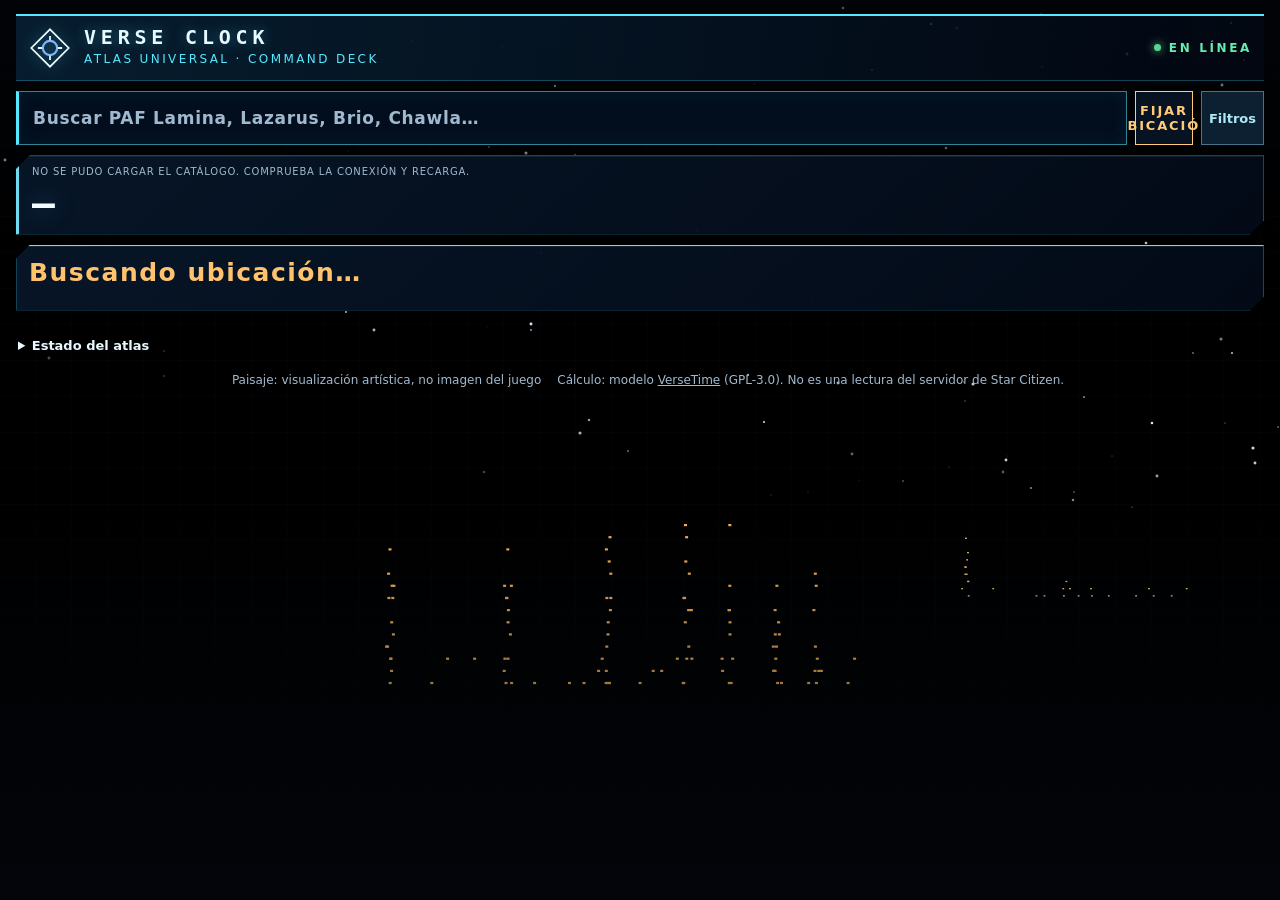
==== lab-preview/index.html @ 7d7a0e91 "Restore LAB 24-hour solar timeline with a live local-time marker" ====
<!doctype html>
<html lang="es" data-phase="night"><head><meta charset="utf-8">
<meta name="viewport" content="width=device-width,initial-scale=1,viewport-fit=cover">
<meta name="theme-color" content="#05080f"><link rel="manifest" href="./manifest.webmanifest"><link rel="icon" href="./icon.svg" type="image/svg+xml">
<link rel="apple-touch-icon" href="./icon.svg"><meta name="apple-mobile-web-app-capable" content="yes"><meta name="apple-mobile-web-app-status-bar-style" content="black-translucent"><meta name="apple-mobile-web-app-title" content="Verse Clock">
<link rel="preload" href="./fonts/orbitron-700.woff2" as="font" type="font/woff2" crossorigin>
<title>Verse Clock</title>
<style>
@font-face{font-family:Orbitron;font-weight:700;font-display:swap;src:url(./fonts/orbitron-700.woff2) format("woff2")}
@font-face{font-family:Rajdhani;font-weight:500;font-display:swap;src:url(./fonts/rajdhani-500.woff2) format("woff2")}
@font-face{font-family:Rajdhani;font-weight:600;font-display:swap;src:url(./fonts/rajdhani-600.woff2) format("woff2")}
@font-face{font-family:Rajdhani;font-weight:700;font-display:swap;src:url(./fonts/rajdhani-700.woff2) format("woff2")}
:root{--ink:#e6edf6;--mute:#8fa3bd;--line:rgba(160,190,225,.22);--glass:rgba(6,10,20,.55);--acc:#ff8a3c;--acc2:#ffc070;
 --night:#1b2a4a;--dawn:#ff9aa0;--day:#ffc95a;--dusk:#ff6a2a;
 --hud:"Rajdhani","Bahnschrift","DIN Alternate","Arial Narrow",system-ui,sans-serif;--num:"Orbitron","Rajdhani",ui-monospace,monospace;color-scheme:dark}
[data-phase=night],[data-phase=polar]{--acc:#7fb4ff;--acc2:#b8d4ff}
[data-phase=sunrise]{--acc:#ff8aa0;--acc2:#ffc0b0}
[data-phase=day]{--acc:#ffb347;--acc2:#ffe0a0}
*{box-sizing:border-box}
html,body{margin:0;min-height:100%;background:#05080f;color:var(--ink);font:500 16px/1.4 var(--hud)}
#scene{position:fixed;inset:0 0 auto;width:100%;height:74vh;z-index:0}
@media (min-width:960px){#scene{height:100%}}
#photo{position:fixed;inset:0;z-index:0;overflow:hidden;opacity:0;transition:opacity .8s}
#photo.ready{opacity:1}
#photo picture{position:absolute;inset:0;opacity:0;transition:opacity 1.2s linear}
#photo img{width:100%;height:100%;object-fit:cover;object-position:50% 60%;animation:none}
@keyframes drift{from{transform:scale(1.02) translateX(0)}to{transform:scale(1.08) translateX(-1.2%)}}
.shade{position:fixed;inset:0;z-index:1;pointer-events:none;background:linear-gradient(180deg,rgba(3,6,12,.55),rgba(3,6,12,0) 30%,rgba(3,6,12,0) 55%,rgba(3,6,12,.8))}
main{position:relative;z-index:2;max-width:1280px;margin:0 auto;padding:max(14px,env(safe-area-inset-top)) max(16px,env(safe-area-inset-right)) max(18px,env(safe-area-inset-bottom)) max(16px,env(safe-area-inset-left));display:grid;gap:14px;
 grid-template-columns:minmax(0,1fr);grid-template-areas:"top" "search" "dossier" "hero" "solar" "destination" "tl" "info" "view" "cards" "explore" "foot"}
.view{grid-area:view;height:28vh}
.cap{text-transform:uppercase;letter-spacing:.22em;font-size:12px;color:var(--mute)}
header{grid-area:top;display:flex;align-items:center;justify-content:space-between;gap:12px}
.brand{display:flex;align-items:center;gap:12px}
.brand svg{width:40px;height:40px;flex:none}
.brand b{display:block;font:700 clamp(15px,4.4vw,20px)/1 var(--num);letter-spacing:.24em;white-space:nowrap}
.net{display:flex;align-items:center;gap:8px}.net::before{content:"";width:7px;height:7px;border-radius:50%;background:#58d68d;box-shadow:0 0 8px #58d68d}
.panel{background:var(--glass);border:1px solid var(--line);backdrop-filter:blur(10px);-webkit-backdrop-filter:blur(10px);clip-path:polygon(14px 0,100% 0,100% calc(100% - 14px),calc(100% - 14px) 100%,0 100%,0 14px)}
.hero{grid-area:hero;text-align:center;padding:18px 12px 16px;position:relative;container-type:inline-size}
.hero::before,.hero::after{content:"";position:absolute;left:50%;width:46px;height:2px;background:var(--acc);transform:translateX(-50%)}
.hero::before{top:0}.hero::after{bottom:0}
#place{font:700 clamp(18px,4.6vw,26px)/1.1 var(--hud);letter-spacing:.34em;text-transform:uppercase;color:var(--acc);margin:0 0 6px}
#clock{display:block;width:100%;font-variant-numeric:tabular-nums;font-feature-settings:'tnum' 1;font:700 clamp(40px,13.5cqi,124px)/1 var(--num);white-space:nowrap;letter-spacing:.02em;font-variant-numeric:tabular-nums;text-shadow:0 0 28px rgba(0,0,0,.6)}
.sub{min-height:2.5em;margin-top:10px;display:flex;justify-content:center;flex-wrap:wrap;gap:6px 18px}
.solar{grid-area:solar;padding:16px 18px;display:grid;gap:14px;min-height:210px;align-content:start}
.ph{min-height:20px;display:flex;justify-content:space-between;align-items:baseline}
#phase{font:700 24px/1 var(--hud);letter-spacing:.12em;text-transform:uppercase}
.meter{height:5px;background:rgba(255,255,255,.12);margin-top:8px}#bar{height:100%;background:linear-gradient(90deg,var(--acc),var(--acc2));transition:width 1s linear}
.ev{display:grid;grid-template-columns:minmax(0,1fr) minmax(0,1fr);gap:12px;min-height:90px}.ev>div{min-width:0}
.ev div{border-left:2px solid var(--line);padding-left:12px}
.ev strong{display:block;min-height:1.5em;font-feature-settings:'tnum' 1;font:700 19px/1.2 var(--num);font-variant-numeric:tabular-nums;white-space:nowrap}
.ev .cap{color:var(--acc2)}
.solar.polar strong{font-size:16px}
.tlw{grid-area:tl;padding:16px 18px 12px}
.tl{position:relative;height:6px;border-radius:3px;margin:22px 0 10px}
.mk{position:absolute;top:-5px;width:2px;height:16px;background:var(--ink);transform:translateX(-1px);opacity:.7}
#tlNow{position:absolute;top:-17px;transform:translateX(-50%);color:var(--acc);font-size:14px;line-height:1}
#tlNow::after{content:"";display:block;width:2px;height:24px;background:var(--acc);margin:2px auto 0;box-shadow:0 0 10px var(--acc)}
.tll{display:flex;justify-content:space-between}
.info{grid-area:info;padding:14px 18px;display:grid;grid-template-columns:repeat(2,1fr);gap:10px 16px}
.info dd{margin:2px 0 0;font:700 17px/1.2 var(--hud)}.info dt{margin:0}
.info .env{grid-column:1/-1}.info .env small{font:500 13px var(--hud);color:var(--mute)}.info .src small{font-size:11px}
#envMini:empty{display:none}#envMini{color:var(--acc2)}
.mini{font:700 11px var(--hud);letter-spacing:.12em;text-transform:uppercase;color:var(--ink);background:transparent;border:1px solid var(--line);padding:3px 8px;margin-left:6px;cursor:pointer;vertical-align:middle}
.mini:focus-visible{outline:2px solid var(--acc2);outline-offset:2px}
#lootStatus[data-level=confirmed]{color:#67e5a2}#lootStatus[data-level=reported]{color:#ffd27a}#lootStatus[data-level=unknown]{color:var(--mute)}
#lootNote{font:500 13px var(--hud);color:var(--mute)}
#securityThreat[data-risk=high]{color:#ff827a}#securityThreat[data-risk=conditional]{color:#ffd27a}#securityThreat[data-risk=unknown]{color:var(--mute)}
#pvpRisk{color:#ffb079}#pveRisk{color:var(--mute)}#securityNote,#securityEvidence{font:500 13px var(--hud);color:var(--mute)}#securityEvidence a{color:var(--acc2)}
#grav[data-g=low]{color:#7fe0ff}#grav[data-g=mid]{color:#ffd27a}
.chip{display:inline-block;margin:4px 6px 0 0;padding:3px 8px;border:1px solid var(--line);font:600 13px var(--hud);letter-spacing:.04em;background:rgba(255,255,255,.04)}
.chip[data-k=radiation],.chip[data-k=toxic]{border-color:#ff7a5a;color:#ffb39f}
#cards[hidden]{display:none}#cards{grid-area:cards;display:grid;grid-auto-flow:column;grid-auto-columns:min(78%,260px);scroll-snap-type:x mandatory;gap:12px;overflow-x:auto;scrollbar-width:none;padding-bottom:2px}
.card{all:unset;scroll-snap-align:start;cursor:pointer;display:grid;grid-template-columns:1fr auto;gap:4px 10px;padding:14px 16px;background:var(--glass);border:1px solid var(--line);backdrop-filter:blur(10px);-webkit-backdrop-filter:blur(10px)}
.card.on{border-color:var(--acc);box-shadow:inset 0 0 0 1px var(--acc)}
.card:focus-visible{outline:2px solid var(--acc2);outline-offset:2px}
.cn{font:700 15px/1.2 var(--hud);letter-spacing:.14em;text-transform:uppercase;overflow:hidden;text-overflow:ellipsis;white-space:nowrap}
.ct{font:700 17px/1.2 var(--num);font-variant-numeric:tabular-nums;text-align:right}
.cb,.cp{font-size:12px;letter-spacing:.16em;text-transform:uppercase;color:var(--mute)}.cp{text-align:right}
.card[data-phase=day] .cp,.card[data-phase=sunset] .cp{color:#ffc070}.card[data-phase=night] .cp{color:#9cc2ff}.card[data-phase=sunrise] .cp{color:#ffaab8}
.search{grid-area:search;display:flex;gap:10px;position:relative;z-index:8}
.suggest{position:absolute;left:0;right:65px;bottom:calc(100% + 5px);max-height:min(45vh,360px);overflow-y:auto;background:rgba(5,13,23,.97);border:1px solid var(--acc);box-shadow:0 16px 40px rgba(0,0,0,.7);backdrop-filter:blur(18px)}
.suggest[hidden]{display:none}
.suggest button{display:flex;align-items:center;justify-content:space-between;gap:12px;width:100%;padding:11px 13px;text-align:left;background:transparent;border:0;border-bottom:1px solid var(--line);color:var(--ink);font:600 16px var(--hud);cursor:pointer}
.suggest button:last-child{border-bottom:0}.suggest button:hover,.suggest button[aria-selected=true]{background:rgba(255,163,71,.18)}
.suggest small{color:var(--mute);font:500 12px var(--hud);text-align:right}.suggest .empty{padding:12px;color:var(--mute)}
@media(max-width:559px){.suggest{right:52px}}
#q{flex:1;min-width:0;font:600 17px var(--hud);letter-spacing:.04em;color:var(--ink);background:var(--glass);border:1px solid var(--line);padding:13px 14px;border-radius:0;backdrop-filter:blur(10px);-webkit-backdrop-filter:blur(10px)}
#q::placeholder{color:var(--mute)}
#fav{font:700 13px var(--hud);letter-spacing:.14em;text-transform:uppercase;color:var(--ink);background:transparent;border:1px solid var(--acc);padding:0 14px;cursor:pointer}
#fav[aria-pressed=true]{background:var(--acc);color:#0a0a0a}
#fav .ico{font-size:18px;letter-spacing:0}#fav .txt{display:none}
@media (min-width:560px){#fav .txt{display:inline;margin-left:6px}}
#q:focus-visible,#fav:focus-visible{outline:2px solid var(--acc2);outline-offset:2px}
footer{grid-area:foot;display:flex;justify-content:space-between;flex-wrap:wrap;gap:6px 16px;font-size:12px;color:var(--mute);padding:4px 2px}
footer a{color:var(--mute)}
@media (min-width:960px){
 main{min-height:100vh;grid-template-columns:280px minmax(0,1fr) 340px;grid-template-rows:none;align-content:start;align-items:start;
  grid-template-areas:"top top top" "search search search" "dossier dossier dossier" "hero hero solar" "destination destination destination" "tl tl tl" "info info info" "view view view" "cards cards cards" "explore explore explore" "foot foot foot" }
 .view{height:auto;min-height:120px}
 .hero{align-self:start;padding:26px 20px 22px}
 .info{grid-template-columns:1fr;align-self:start}
 .solar{align-self:start}
 #cards{grid-auto-flow:row;grid-template-columns:repeat(3,1fr);overflow:visible}
 footer{align-self:center;justify-content:flex-end}
}
.dg{display:inline-block;width:.86em;text-align:center}.cl{display:inline-block;width:.34em;text-align:center}
@media (prefers-reduced-motion:reduce){#bar,#photo picture{transition:none}#photo img{animation:none}}
.intel-explorer{padding:16px 18px;display:grid;gap:10px}.intel-explorer h2{font:700 19px var(--hud);letter-spacing:.12em;margin:0}.intel-head{display:flex;align-items:center;justify-content:space-between;gap:12px}.intel-query{width:100%;padding:10px 12px;background:rgba(6,10,20,.75);border:1px solid var(--line);color:var(--ink);font:600 16px var(--hud)}.intel-results{display:grid;grid-template-columns:repeat(auto-fit,minmax(min(100%,260px),1fr));gap:10px}.intel-card{border:1px solid var(--line);padding:12px;background:rgba(7,14,27,.7);min-width:0}.intel-card h3{font:700 16px var(--hud);margin:0 0 6px}.intel-card p{margin:4px 0;font-size:14px}.intel-card small{color:var(--mute)}.intel-card a{color:var(--acc2)}.intel-grade{color:#ffd27a}.intel-grade[data-level=confirmed]{color:#67e5a2}.intel-empty{color:var(--mute);font-size:14px}
.poi-atlas{padding:16px 18px;display:grid;gap:10px}.poi-atlas h2{font:700 19px var(--hud);letter-spacing:.1em;margin:0}.poi-controls{display:flex;gap:8px;flex-wrap:wrap}.poi-controls input,.poi-controls select{background:rgba(6,10,20,.8);border:1px solid var(--line);color:var(--ink);font:600 15px var(--hud);padding:10px;min-width:0}.poi-controls input{flex:2 1 190px}.poi-controls select{flex:1 1 115px}.poi-results{display:grid;grid-template-columns:repeat(auto-fit,minmax(min(100%,250px),1fr));gap:10px}.poi-entry{border:1px solid var(--line);padding:12px;background:rgba(7,14,27,.72)}.poi-entry h3{margin:0;font:700 16px var(--hud)}.poi-entry p{margin:6px 0;font-size:14px}.poi-entry a{color:var(--acc2)}.poi-meta{color:var(--mute)}
.atlas-hub{grid-area:explore;padding:16px;min-width:0}.atlas-head{display:flex;align-items:end;justify-content:space-between;gap:12px;margin-bottom:12px}.atlas-head h2{font:700 clamp(17px,2.4vw,23px) var(--num);letter-spacing:.12em;margin:4px 0 0}.atlas-tabs{display:flex;gap:8px;flex-wrap:wrap;margin-bottom:12px}.atlas-tabs button{flex:1 1 180px;background:rgba(5,12,25,.7);color:var(--mute);border:1px solid var(--line);padding:12px 16px;font:700 15px var(--hud);letter-spacing:.08em;cursor:pointer}.atlas-tabs button[aria-selected=true]{color:var(--acc2);border-color:var(--acc);background:rgba(25,38,60,.8)}.atlas-tabs button:focus-visible{outline:2px solid var(--acc2)}.atlas-hub [role=tabpanel][hidden]{display:none}.atlas-hub .intel-explorer,.atlas-hub .poi-atlas{border:0;clip-path:none;background:transparent;backdrop-filter:none;padding:0}.atlas-hub .poi-results,.atlas-hub .intel-results{max-height:min(56vh,520px);overflow:auto;align-content:start;scrollbar-width:thin}.atlas-hub .poi-entry,.atlas-hub .intel-card{border-left:2px solid var(--acc);background:rgba(6,12,24,.78)}@media(max-width:959px){main{gap:10px}.view{height:12vh;min-height:45px}.atlas-head{align-items:start}.atlas-head>.cap{font-size:10px}}@media(min-width:960px){.info{grid-template-columns:repeat(3,minmax(0,1fr));align-self:stretch}.info .env{grid-column:auto}.info .src{grid-column:1/-1}.view{min-height:55px}}@media(max-width:600px){.atlas-head>.cap{display:none}.atlas-hub{padding:12px}.atlas-hub .poi-results,.atlas-hub .intel-results{max-height:48vh}.info{grid-template-columns:repeat(2,minmax(0,1fr))}}
.destination-intel{grid-area:destination;padding:16px 20px;border-color:var(--acc)}.destination-intel[hidden]{display:none}.destination-head{display:flex;align-items:center;justify-content:space-between}.destination-head button{border:1px solid var(--line);background:transparent;color:var(--ink);padding:4px 10px;cursor:pointer}.destination-intel h2{font:700 clamp(19px,3vw,27px) var(--hud);letter-spacing:.08em;margin:6px 0}.destination-intel p{margin:7px 0}.destination-stats{display:grid;grid-template-columns:1fr 1fr;gap:12px;margin:12px 0}.destination-stats>div{border-left:2px solid var(--acc);padding-left:10px}.destination-stats strong{display:block;font:700 17px var(--hud);color:var(--acc2)}.destination-intel a{color:var(--acc2)}.destination-disclaimer{display:block;color:var(--mute);margin-top:8px}.poi-entry{cursor:pointer}.poi-entry:focus-visible{outline:2px solid var(--acc)}
.destination-intel{background:linear-gradient(145deg,rgba(7,25,43,.97),rgba(5,13,25,.94));box-shadow:inset 0 0 0 1px rgba(80,210,238,.12),0 12px 45px rgba(0,0,0,.3)}.destination-intel .destination-head{border-bottom:1px solid rgba(104,204,229,.2);padding-bottom:9px}.destination-intel .destination-stats strong{font-size:clamp(12px,1.8vw,16px);line-height:1.35}.destination-brief{display:grid;grid-template-columns:repeat(3,minmax(0,1fr));gap:10px;margin:12px 0}.destination-brief>div{background:rgba(15,42,62,.68);border:1px solid rgba(92,176,211,.2);border-top:2px solid var(--acc);padding:12px;border-radius:5px}.destination-brief p{line-height:1.4;margin:6px 0 0}.destination-intel #destinationEvidence{display:block;color:var(--mute);margin:8px 0}@media(max-width:700px){.destination-brief{grid-template-columns:1fr}.destination-stats-extra{grid-template-columns:1fr 1fr}}
.destination-climate{display:grid;grid-template-columns:1fr 1fr;gap:10px;margin:12px 0}.destination-climate>div{background:rgba(14,39,59,.7);border:1px solid rgba(102,183,209,.25);padding:10px}.destination-climate strong{display:block;font-size:13px;line-height:1.4;margin-top:5px;color:var(--ink)}@media(max-width:600px){.destination-climate{grid-template-columns:1fr}}
.intel-suggestions{display:flex;flex-wrap:wrap;gap:7px;margin:10px 0}.intel-suggest{font:inherit;color:#d7e7ff;background:#162439;border:1px solid #52617d;border-radius:8px;padding:7px 10px;cursor:pointer}.intel-suggest:focus-visible{outline:2px solid #93c5fd}
#mainIntelApi{font:500 14px var(--hud);line-height:1.65;color:var(--mute);white-space:pre-line;margin:10px 0} .atlas-hub{display:none!important}
.search{z-index:30;isolation:isolate}
.suggest{top:calc(100% + 6px)!important;bottom:auto!important;left:0;right:0!important;max-height:min(55vh,440px);overflow-y:auto;overscroll-behavior:contain;border-radius:0 0 10px 10px;box-shadow:0 18px 35px rgba(0,0,0,.75)}
@media(max-width:559px){.suggest{right:0!important}.suggest button{align-items:flex-start;flex-direction:column;gap:2px}.suggest small{text-align:left}}
/* Evita saltos de anchura/altura del reloj y reflujo por cambios de cifras. */
#clock,.dg,.cl{font-variant-numeric:tabular-nums;font-feature-settings:'tnum' 1}
#clock{min-height:1em;contain:layout}
.dg{width:.86em;min-width:.86em;flex:none}
.cl{width:.34em;min-width:.34em}
.search{scroll-margin-top:12px}

/* VERSE COMMAND DECK — LAB ONLY. Sin dependencias, sin animaciones de layout. */
:root{--glass:rgba(4,13,27,.84);--line:rgba(57,204,239,.29);--mute:#a1b9ce;--ink:#e9f8ff;--deck-cyan:#55e8ff;--deck-green:#65edb0;--deck-amber:#ffcb78}
body{background:#030b15}
body::before{content:"";position:fixed;inset:0;z-index:1;pointer-events:none;background:repeating-linear-gradient(0deg,transparent 0 35px,rgba(66,190,231,.035) 36px),repeating-linear-gradient(90deg,transparent 0 35px,rgba(66,190,231,.025) 36px)}
main{gap:12px}
header{padding:10px 12px;border-top:2px solid var(--deck-cyan);border-bottom:1px solid var(--line);background:linear-gradient(100deg,rgba(7,31,50,.93),rgba(3,10,24,.65))}
.brand svg{width:44px;height:44px;filter:drop-shadow(0 0 8px rgba(80,227,255,.4))}
.brand b{color:#e7faff;text-shadow:0 0 14px rgba(84,220,255,.38)}
.brand .cap{color:var(--deck-cyan);letter-spacing:.2em}
.net{font-weight:700;color:var(--deck-green)}
.panel{border-color:var(--line);background:linear-gradient(140deg,rgba(7,23,42,.92),rgba(4,12,27,.83));box-shadow:inset 0 1px rgba(135,231,255,.09),0 8px 28px rgba(0,0,0,.22)}
.hero{border-top:2px solid var(--acc);background:linear-gradient(180deg,rgba(7,28,48,.93),rgba(3,12,26,.83))}
.hero::before,.hero::after{width:72px;box-shadow:0 0 14px var(--acc)}
#place{letter-spacing:.18em;text-shadow:0 0 18px rgba(78,220,255,.24);overflow-wrap:anywhere}
#clock{color:#f1fcff;text-shadow:0 0 24px rgba(80,212,255,.35);min-height:1em}
.solar{border-left:3px solid var(--deck-cyan)}
.tlw{border-left:3px solid var(--deck-amber)}
.info{border-top:2px solid var(--deck-cyan);gap:0 14px}
.info>div{padding:12px 4px;border-bottom:1px solid rgba(99,185,213,.18);min-width:0}
.info>div:last-child{border-bottom:0}
.info dt.cap{color:var(--deck-cyan);font-weight:700;letter-spacing:.14em;display:flex;align-items:center;gap:8px}
.info dt.cap::before{content:"";display:inline-block;width:8px;height:8px;flex:none;border:1px solid var(--deck-cyan);transform:rotate(45deg);box-shadow:0 0 7px rgba(84,232,255,.45)}
.info dd{color:#f2fcff;font-size:18px;overflow-wrap:anywhere}
#securityThreat,#lootStatus{font-family:var(--num);font-size:15px;line-height:1.5}
#mainIntelLocation{display:block;margin-top:8px;color:var(--deck-amber);font-weight:700;letter-spacing:.06em}
#mainIntelLocation[hidden]{display:none}
#mainIntelApi{white-space:pre-line;line-height:1.65;color:#bde9f2;background:rgba(20,73,95,.17);border-left:2px solid var(--deck-cyan);padding:10px 12px;margin:9px 0;overflow-wrap:anywhere}
#mainIntelApi[hidden]{display:none}
#securityNote,#securityEvidence,#lootNote{line-height:1.55;overflow-wrap:anywhere}
#pvpRisk{font-weight:700}
#q{border:1px solid rgba(89,227,250,.55);border-left:3px solid var(--deck-cyan);background:rgba(3,15,31,.96);box-shadow:inset 0 0 16px rgba(30,122,161,.12);min-height:49px}
#q:focus{border-color:var(--deck-cyan);box-shadow:0 0 0 2px rgba(85,232,255,.12)}
#fav{border-color:var(--deck-amber);color:var(--deck-amber);background:rgba(8,22,38,.9)}
.suggest{top:calc(100% + 6px)!important;bottom:auto!important;right:0!important;border-color:var(--deck-cyan);background:rgba(3,14,28,.99);box-shadow:0 16px 45px rgba(0,0,0,.8),0 0 0 1px rgba(80,230,255,.1)}
.suggest button{border-bottom-color:rgba(83,192,222,.19)}
.suggest button:hover,.suggest button[aria-selected=true]{background:rgba(47,155,195,.25)}
.suggest small{color:#95cfe1}
.card{border-left:3px solid rgba(85,232,255,.5);background:rgba(5,19,35,.89)}
.card.on{border-color:var(--deck-green)}
.atlas-hub{display:none!important}
@media(max-width:559px){
 main{padding-left:10px;padding-right:10px;gap:10px}
 header{padding:9px 8px}.brand{gap:8px}.brand svg{width:36px;height:36px}
 .brand b{font-size:14px;letter-spacing:.12em}
 .net{font-size:10px;letter-spacing:.04em}
 .info{padding:10px 12px;grid-template-columns:repeat(2,minmax(0,1fr))}
 .info .env{grid-column:1/-1}
 #q{font-size:16px;padding:11px 10px}
 #fav{padding:0 10px}
 .suggest{max-height:48vh}
}
@media(prefers-reduced-motion:reduce){.panel,.hero,.card{animation:none!important}}

.atlas-progress{grid-area:auto;position:relative;z-index:1;min-width:0;align-self:start;padding:13px 16px;border:1px solid rgba(53,207,239,.38);border-left:3px solid #39d9f2;background:linear-gradient(100deg,rgba(8,35,52,.95),rgba(5,12,24,.95));border-radius:7px;display:grid;gap:8px;box-shadow:inset 0 0 24px rgba(22,132,174,.08)}.atlas-progress-top,.atlas-progress-bottom{display:flex;justify-content:space-between;gap:12px;align-items:center}.atlas-progress-top{font:700 12px var(--hud);letter-spacing:.09em;color:#b9f4ff}.atlas-progress-top span{font:700 19px var(--num);color:#4de9ff}.atlas-progress-bottom{font:600 12px var(--hud);color:#a9d5e2;flex-wrap:wrap}.atlas-progress-track{height:12px;border:1px solid rgba(62,192,226,.35);background:#071321;border-radius:7px;overflow:hidden}.atlas-progress-track span{display:block;height:100%;width:0%;background:linear-gradient(90deg,#168db0,#49e9ff);box-shadow:0 0 12px #28d7f2;transition:width .5s ease}#atlasProgressQuality{font:500 11px var(--hud);color:#8faeb9} .atlas-search-stack{grid-area:search;display:flex;flex-direction:column;gap:10px;min-width:0;position:relative;isolation:isolate}.atlas-search-stack>.search{grid-area:auto;width:100%;z-index:10}.atlas-search-stack>.atlas-progress{grid-area:auto;width:100%;box-sizing:border-box;z-index:1}.atlas-progress-bottom>span{overflow-wrap:anywhere}@media(max-width:600px){.atlas-progress{padding:12px}.atlas-progress-top{font-size:11px}.atlas-progress-bottom{font-size:11px}} /* LAB mobile layout hardening: fixed-size search, progress always in normal flow */
main>.atlas-search-stack{grid-area:search!important;align-self:start!important;justify-self:stretch!important;display:flex!important;flex-direction:column!important;gap:12px!important;height:auto!important;min-height:0!important;overflow:visible!important;position:relative!important;z-index:40!important}
main>.atlas-search-stack>.search{grid-area:auto!important;display:flex!important;flex-direction:row!important;align-items:stretch!important;align-self:stretch!important;height:54px!important;min-height:54px!important;max-height:54px!important;flex:0 0 54px!important;gap:8px!important;position:relative!important}
main>.atlas-search-stack>.search>#q{box-sizing:border-box!important;display:block!important;flex:1 1 auto!important;width:1px!important;height:54px!important;min-height:54px!important;max-height:54px!important;padding:0 14px!important;line-height:normal!important}
main>.atlas-search-stack>.search>#fav{box-sizing:border-box!important;flex:0 0 58px!important;width:58px!important;height:54px!important;min-height:54px!important;max-height:54px!important;padding:0!important;display:flex!important;align-items:center!important;justify-content:center!important}
main>.atlas-search-stack>.atlas-progress{grid-area:auto!important;display:grid!important;visibility:visible!important;opacity:1!important;position:relative!important;inset:auto!important;transform:none!important;flex:0 0 auto!important;align-self:stretch!important;height:auto!important;min-height:104px!important;max-height:none!important;overflow:visible!important;margin:0!important;z-index:1!important}
main>.atlas-search-stack>.atlas-progress .atlas-progress-track{display:block!important;width:100%!important;min-height:12px!important}
@media(max-width:600px){main>.atlas-search-stack>.search{height:50px!important;min-height:50px!important;max-height:50px!important;flex-basis:50px!important}main>.atlas-search-stack>.search>#q,main>.atlas-search-stack>.search>#fav{height:50px!important;min-height:50px!important;max-height:50px!important}main>.atlas-search-stack>.search>#fav{flex-basis:50px!important;width:50px!important}main>.atlas-search-stack>.atlas-progress{min-height:112px!important}}
main{align-content:start!important}main>.atlas-search-stack{align-self:start!important}main>.atlas-search-stack>.search{align-self:start!important}main>.atlas-search-stack>.atlas-progress{align-self:start!important} /* Keep LAB viewport exact on iPhone Safari and Chromium */html,body{max-width:100%;overflow-x:clip}main{box-sizing:border-box;width:100%;max-width:1280px;min-width:0}main>.atlas-search-stack{box-sizing:border-box;width:100%;min-width:0;max-width:100%}main>.atlas-search-stack>.search{box-sizing:border-box;min-width:0;max-width:100%}main>.atlas-search-stack>.atlas-progress{max-width:100%;min-width:0} .intel-tactical-cards{display:grid;grid-template-columns:repeat(2,minmax(0,1fr));gap:9px;margin:12px 0}.intel-tactical-card{min-width:0;border:1px solid rgba(75,185,216,.4);border-left:3px solid var(--deck-cyan,#42d8f0);padding:10px 11px;background:rgba(5,22,39,.88);border-radius:4px}.intel-tactical-card[data-kind="warning"]{border-left-color:#ffb547}.intel-tactical-card[data-kind="unknown"]{border-left-color:#77889a}.intel-tactical-title{font:700 11px var(--hud);letter-spacing:.08em;color:#8ecddd;margin-bottom:6px}.intel-tactical-value{font:600 12px/1.45 var(--hud);color:#e0f8ff;overflow-wrap:anywhere}.intel-tactical-card[data-kind="unknown"] .intel-tactical-value{color:#9cabb8}@media(max-width:390px){.intel-tactical-cards{grid-template-columns:1fr}} .intel-readiness{margin:12px 0;padding:12px;border:1px solid #285c70;background:linear-gradient(110deg,rgba(6,30,49,.95),rgba(7,16,31,.92));border-radius:8px}.intel-readiness-head{display:flex;align-items:center;justify-content:space-between;gap:8px;font:700 11px var(--hud);letter-spacing:.08em;color:#8de6ff}.intel-readiness-meter{height:7px;margin:9px 0;background:#1d3444;border-radius:9px;overflow:hidden}.intel-readiness-meter>span{display:block;height:100%;background:linear-gradient(90deg,#35a8c8,#66edba);transition:width .25s}.intel-readiness-caption{font:11px/1.5 var(--hud);color:#b0c6d2}.intel-source-links{display:flex;flex-wrap:wrap;gap:7px;margin:10px 0}.intel-source-links a{border:1px solid #396b7e;border-radius:5px;padding:7px 9px;background:#0d2638;color:#9ce7f4;font:700 11px var(--hud);text-decoration:none;overflow-wrap:anywhere}.intel-source-links a:focus-visible{outline:2px solid #fff}.intel-tactical-card{position:relative;overflow:hidden}.intel-tactical-card[data-kind="known"]{border-left-color:#55e5ad}.intel-tactical-card[data-kind="warning"]{border-left-color:#ffb547}.intel-tactical-card[data-kind="unknown"]{border-left-color:#758494}.intel-tactical-title{display:flex;align-items:center;gap:5px}.intel-tactical-card .intel-evidence{display:block;margin-top:6px;color:#88a6b6;font:10px var(--hud)} .location-dossier-panel{grid-area:dossier;padding:14px;min-width:0;scroll-margin-top:12px;border-top:2px solid var(--deck-cyan)}
.location-dossier-header{display:flex;justify-content:space-between;align-items:flex-start;gap:8px;flex-wrap:wrap;margin-bottom:10px}
.location-dossier-header #mainIntelLocation{margin:0;font:700 19px var(--hud);text-transform:none}
#searchAgain{font-size:12px;min-height:30px}
#locationDossier:not([hidden]){display:grid;gap:10px;grid-template-columns:minmax(0,1fr)}
#locationDossier>small,#locationDossier>.location-dossier-nav{grid-column:1/-1}
@media(min-width:720px){#locationDossier:not([hidden]){grid-template-columns:repeat(2,minmax(0,1fr))}}
@media(min-width:1120px){#locationDossier:has(>.location-dossier-block:nth-last-child(3)){grid-template-columns:repeat(3,minmax(0,1fr))}}
.atlas-progress summary{width:fit-content;cursor:pointer;color:var(--mute);font-size:12px}
.location-dossier-panel[hidden]{display:none}
.location-dossier-block{border-left:3px solid #55d7f1;padding:10px 12px;background:#0a2334;color:#e0f8ff;overflow-wrap:anywhere}
.location-dossier-block h3{margin:0 0 5px;font:700 15px var(--hud);color:#8ee8ff}
.location-dossier-block p{margin:0;font:600 15px/1.45 var(--hud)}
.location-dossier-nav{display:flex;flex-wrap:wrap;gap:8px;margin:8px 0}
.location-dossier-nav button{color:#c9f1fc;background:#0d2638;border:1px solid #4b8599;border-radius:4px;padding:8px;font:700 14px var(--hud);cursor:pointer}
</style>
<link rel="stylesheet" href="./src/tactical-icons.css">
</head>
<body>
<svg id="scene" aria-hidden="true"></svg>
<div id="photo" aria-hidden="true">
 <picture data-k="night"><source media="(orientation: portrait)" srcset="./img/bg/night-tall.webp"><img src="./img/bg/night-wide.webp" alt="" decoding="async"></picture>
 <picture data-k="sunrise"><source media="(orientation: portrait)" srcset="./img/bg/sunrise-tall.webp"><img src="./img/bg/sunrise-wide.webp" alt="" decoding="async"></picture>
 <picture data-k="day"><source media="(orientation: portrait)" srcset="./img/bg/day-tall.webp"><img src="./img/bg/day-wide.webp" alt="" decoding="async"></picture>
 <picture data-k="sunset"><source media="(orientation: portrait)" srcset="./img/bg/sunset-tall.webp"><img src="./img/bg/sunset-wide.webp" alt="" decoding="async"></picture>
</div>
<div class="shade"></div>
<main>
 <header>
  <div class="brand">
   <svg viewBox="0 0 40 40" aria-hidden="true"><path d="M20 3 37 20 20 37 3 20Z" fill="none" stroke="currentColor" stroke-width="1.6"/><circle cx="20" cy="20" r="6.5" fill="none" stroke="var(--acc)" stroke-width="2"/><path d="M20 9v4M20 27v4M9 20h4M27 20h4" stroke="currentColor" stroke-width="1.6"/></svg>
   <div><b>VERSE CLOCK</b><span class="cap">ATLAS UNIVERSAL · COMMAND DECK</span></div>
  </div>
  <span class="cap net" id="net">En línea</span>
 </header>

 <div class="atlas-search-stack"><div class="search">
  <input id="q" type="search" autocomplete="off" autocapitalize="off" spellcheck="false" placeholder="Buscar PAF Lamina, Lazarus, Brio, Chawla…" aria-label="Buscar ubicación" role="combobox" aria-autocomplete="list" aria-expanded="false" aria-controls="suggestions">
  <button id="fav" type="button" aria-pressed="false">Fijar ubicación</button>
   <button id="filterToggle" type="button" aria-expanded="false" aria-controls="searchFilters">Filtros</button>
 </div>
<div id="searchFilters" hidden>
<div class="tactical-toolbar">
 <label class="stanton-zone">Zona <select id="stantonZone" aria-label="Zona logística">
  <option value="">Todas las zonas</option><option value="Stanton">Todo Stanton</option><option value="lagrange">Puntos Lagrange</option><option value="unassigned">Sin planeta o luna asignados</option>
 </select></label>
 <div id="tacticalFilters" class="tactical-filters" role="group" aria-label="Filtros tácticos"></div>
 <div class="tactical-tools">
  <button id="operationsToggle" class="mini" type="button" aria-pressed="false" aria-controls="tacticalPanel">Modo Operaciones</button>
  <a href="./iconos.html">Iconografía</a>
 </div>
</div>
</div>
  <div id="suggestions" class="suggest" role="listbox" aria-label="Sugerencias de ubicaciones" hidden></div>
 </div>

 <section class="panel compact-clock" id="solar" aria-label="Hora local">
  <div class="clock-reading"><span class="cap" id="where">Hora local</span><time id="clock">—</time></div>
  <div id="solarEvents" hidden>
   <strong id="phase"></strong>
   <span id="riseEvent" hidden>Amanecer en <b id="riseIn"></b></span>
   <span id="setEvent" hidden>Atardecer en <b id="setIn"></b></span>
  </div>
  <div id="solarTimeline" role="group" aria-label="Ciclo solar de 24 horas locales" hidden>
   <div id="tl" aria-hidden="true">
    <span class="solar-marker" id="tlRise"></span>
    <span class="solar-marker" id="tlSet"></span>
    <span id="tlNow"></span>
   </div>
   <div class="solar-scale" aria-hidden="true"><span>00:00</span><span>06:00</span><span>12:00</span><span>18:00</span><span>24:00</span></div>
  </div>
 </section>

 <section id="tacticalPanel" class="panel location-dossier-panel" aria-labelledby="mainIntelLocation">
  <div class="location-heading">
   <h1 id="mainIntelLocation">Buscando ubicación…</h1>
   <p id="locationMeta"></p>
  </div>
  <div id="locationDossier"></div>
 </section>

 <div id="cards" aria-label="Ubicaciones fijadas"></div>
 <details class="atlas-audit"><summary>Estado del atlas</summary>
<section class="atlas-progress" aria-label="Progreso del enriquecimiento universal" aria-live="polite">
 <div class="atlas-progress-top"><strong>ENRIQUECIMIENTO DEL ATLAS</strong><span id="atlasProgressPercent">—</span></div>
 <div class="atlas-progress-track" role="progressbar" id="atlasProgressBar" aria-label="Ubicaciones con ficha táctica o de servicios con fuentes" aria-valuemin="0" aria-valuemax="2017" aria-valuenow="0"><span id="atlasProgressFill"></span></div>
 <div class="atlas-progress-bottom"><span id="atlasProgressCount">Cargando cobertura…</span><span id="atlasProgressUpdated">Esperando sincronización</span></div>
 <small id="atlasProgressQuality">Fichas con fuentes y contenido visible en el buscador.</small>
 <details><summary>Cobertura de Stanton</summary><div id="stantonCoverage"></div></details>
 <details><summary>Auditoría del catálogo base</summary><div id="atlasQuality" class="intel-readiness">Cargando catálogo base…</div></details>
</section></details>

 <section class="panel atlas-hub" aria-label="Explorador universal" hidden aria-hidden="true"><div class="atlas-head"><div><span class="cap">VERSE INTELLIGENCE</span><h2>EXPLORADOR UNIVERSAL</h2></div><span class="cap">Stanton · Pyro · Nyx</span></div><div class="atlas-tabs" role="tablist" aria-label="Explorar el universo"><button type="button" role="tab" id="atlasTabPoi" aria-controls="atlasPanePoi" aria-selected="true">ESTACIONES Y PUESTOS</button><button type="button" role="tab" id="atlasTabIntel" aria-controls="atlasPaneIntel" aria-selected="false">MISIONES Y PLANOS</button></div><div id="atlasPanePoi" role="tabpanel" aria-labelledby="atlasTabPoi"> <section class="panel poi-atlas" aria-label="Atlas de estaciones y puestos"><h2>ATLAS · ESTACIONES Y PUESTOS</h2><div class="poi-controls"><input id="poiQuery" type="search" placeholder="Orbituary, Headhunters, refinería…" aria-label="Buscar estaciones, puestos y facciones"><select id="poiSystem" aria-label="Sistema"><option value="">Todos los sistemas</option><option>Stanton</option><option>Pyro</option><option>Nyx</option></select><select id="poiService" aria-label="Servicio"><option value="">Todos los servicios</option><option value="refinery">Refinería (indicada)</option></select></div><small id="poiCount" class="poi-meta">Cargando ubicaciones…</small><div id="poiResults" class="poi-results"></div></section>
</div><div id="atlasPaneIntel" role="tabpanel" aria-labelledby="atlasTabIntel" hidden> <section class="panel intel-explorer" aria-label="Atlas de contratos y planos"><div class="intel-head"><h2>ATLAS · CONTRATOS Y PLANOS</h2><span class="cap">Datos documentados · no LIVE</span></div><input id="intelQuery" class="intel-query" type="search" placeholder="Buscar plano, misión, facción o sistema…" aria-label="Buscar planos y misiones"><small id="intelCoverage" class="poi-meta">Cargando contratos…</small><div id="intelSuggestions" class="intel-suggestions" aria-label="Sugerencias de búsqueda"></div><div id="intelResults" class="intel-results" aria-live="polite"><span class="intel-empty">Cargando catálogo de contratos…</span></div></section>
</div></section>
 <footer><span id="count"></span><span>Paisaje: visualización artística, no imagen del juego</span><span>Cálculo: modelo <a href="https://github.com/dydrmr/VerseTime">VerseTime</a> (GPL-3.0). No es una lectura del servidor de Star Citizen.</span></footer>
</main>
<script type="module" src="./src/app.js"></script>
</body></html>
---- lab-preview/src/tactical-icons.css ----
.tactical-icon {
  --icon-ink: #70daf1;
  display: inline-block;
  flex: none;
  vertical-align: middle;
  color: var(--icon-ink);
  fill: none;
  stroke: currentColor;
  stroke-width: 1.65;
  stroke-linecap: round;
  stroke-linejoin: round;
  overflow: visible;
}
.tactical-icon[data-tone="danger"] { --icon-ink: #ff747c; }
.tactical-icon[data-tone="warning"] { --icon-ink: #ffc36d; }
.tactical-icon[data-tone="service"] { --icon-ink: #75e1b1; }
.tactical-icon[data-state="unknown"] { opacity: .75; }
.tactical-icon[data-state="unavailable"] > path { opacity: .48; }
.tactical-icon-state { color: #b4c4d3; }
.tactical-icon-state rect { fill: #071521; }
[data-state="confirmed"] .tactical-icon-state { color: #75e1b1; }
[data-state="possible"] .tactical-icon-state { color: #ffc36d; }
[data-state="unavailable"] .tactical-icon-state { color: #ff747c; }
.tactical-toolbar,.tactical-filters,.tactical-tools,.tactical-label {
  display: flex;
  align-items: center;
  gap: 8px;
}
.tactical-toolbar { flex-wrap: wrap; justify-content: space-between; }
.tactical-filters,.tactical-tools { flex-wrap: wrap; }
.tactical-filters button,#operationsToggle {
  background: #0c2031;
  border: 1px solid #46728b;
  border-radius: 4px;
  color: #d9f2ff;
  font: 700 14px var(--hud,system-ui);
  min-height: 36px;
  padding: 5px 9px;
  cursor: pointer;
}
.tactical-filters button[aria-pressed="true"],#operationsToggle[aria-pressed="true"] { border-color:#70daf1;background:#204253; }
.tactical-tools a { color: #70daf1; font-size: 14px; }
#operationsPanel { margin: 8px 0; padding: 12px; border: 1px solid #46728b; background: #0b2032; }
#operationsPanel h3 { margin: 0 0 8px; font: 700 17px var(--hud,system-ui); }
.service-icons { list-style: none; padding: 0; margin: 8px 0 0; display: flex; flex-wrap: wrap; gap: 8px 16px; }
.service-icons li { color: #d9f2ff; font-size: 13px; }
@media(max-width:520px) {
  .tactical-filters,.tactical-tools { gap: 6px; }
  .tactical-filters button,#operationsToggle { min-height: 44px; }
}
.stanton-zone { display:flex;align-items:center;gap:8px;font-weight:700;color:#d9f2ff }
.stanton-zone select { min-height:44px;max-width:100%;background:#0c2031;color:#e4f2fa;border:1px solid #46728b;padding:5px 8px;border-radius:4px }
.stanton-metrics { display:grid;grid-template-columns:repeat(auto-fit,minmax(min(100%,250px),1fr));gap:8px }
.stanton-metrics div { border:1px solid #46728b;padding:7px }
.stanton-metrics dd { margin:0;display:flex;gap:8px;align-items:center }
.stanton-metrics progress { height:8px;flex:1;min-width:0;accent-color:#70daf1 }
.stanton-source { color:#70daf1 }

.stanton-pending { grid-column:1/-1;color:#b5d5e6;padding:8px 0 }
.stanton-pending summary { cursor:pointer }
/* The DOM and visual order match at every viewport. */
main { display:flex;flex-direction:column;gap:10px;align-items:stretch }
main > .atlas-search-stack { gap:0!important }
#searchFilters { position:relative;padding-top:5px;color:#a9c4d4 }
#searchFilters > summary,.atlas-audit > summary {
 cursor:pointer;width:fit-content;font:700 13px var(--hud,system-ui);padding:5px 2px;
}
#searchFilters .tactical-toolbar { padding:8px 0 }
main > .compact-clock { display:grid;grid-template-columns:minmax(0,1fr) auto;align-items:center;gap:8px 20px;min-height:66px;padding:9px 13px;border-left:3px solid #70daf1 }
.clock-reading { display:grid;gap:3px;min-width:0 }
.compact-clock #clock { font-size:clamp(22px,4vw,38px);line-height:1.12;letter-spacing:.035em }
.compact-clock #where { font-size:10px;letter-spacing:.08em;overflow-wrap:anywhere }
#solarEvents { display:grid;gap:2px;min-width:140px;text-align:right;color:#b4cddd;font:600 14px/1.1 var(--hud,system-ui) }
#solarEvents[hidden],#solarEvents [hidden] { display:none }
#solarEvents #phase { font:700 15px var(--hud,system-ui);color:#ffc36d;margin:0 }
.solar-next { color:#e1f6ff }
#solarTimeline { grid-column:1/-1;min-width:0 }
#solarTimeline[hidden] { display:none }
#tl { position:relative;height:7px;border-radius:3px;margin:3px 0 4px;background:#304255 }
.solar-marker { position:absolute;top:-2px;width:2px;height:11px;background:#f4f7ff;transform:translateX(-50%);opacity:.8 }
#tlNow { position:absolute;z-index:1;top:-6px;width:2px;height:17px;background:#f4f7ff;transform:translateX(-50%);box-shadow:0 0 8px #7fb4ff }
#tlNow::before { content:"";position:absolute;bottom:100%;left:50%;transform:translateX(-50%);border:4px solid transparent;border-top-color:#f4f7ff;border-bottom:0 }
.solar-scale { display:flex;justify-content:space-between;color:#a9c4d4;font:600 11px/1 var(--hud,system-ui);font-variant-numeric:tabular-nums }
.environment-temperature { color:#ffc36d }
main > #tacticalPanel { padding:12px;border-top:1px solid #70daf1 }
.location-heading { display:flex;align-items:baseline;justify-content:space-between;gap:6px 16px;flex-wrap:wrap;margin-bottom:10px }
.location-heading #mainIntelLocation { margin:0;color:#ffc36d;font:700 clamp(19px,2.6vw,25px)/1.2 var(--hud,system-ui) }
#locationMeta { margin:0;color:#a9c4d4;font:600 14px var(--hud,system-ui) }
#locationDossier { display:grid;gap:8px;grid-template-columns:1fr!important }
#locationDossier > section { min-width:0 }
.location-dossier-block { padding:8px 10px;border-left-width:2px }
.location-dossier-block > h2,.location-dossier-block > summary { margin:0 0 3px;font:700 15px var(--hud,system-ui);color:#8ce7fb }
.location-dossier-block > summary { cursor:pointer }
.location-dossier-block > summary.tactical-label { display:list-item }
.location-dossier-block > summary .tactical-icon { margin-right:6px }
.location-dossier-block > .dossier-fact { margin:3px 0;font:600 15px/1.32 var(--hud,system-ui);white-space:pre-line }
.dossier-fact small { color:#9fb7cb;font-size:12px }
.dossier-refs { margin-left:6px;white-space:nowrap }
.dossier-refs a,.dossier-sources a { color:#8ce7fb }
.dossier-refs a { font:700 12px var(--hud,system-ui);margin-inline-end:4px }
.dossier-sources { margin:4px 0;padding-left:22px }
.dossier-sources li { margin:4px 0;overflow-wrap:anywhere }
#locationSources,#locationDossier [data-domain="navigation"] { grid-column:1/-1 }
@media(min-width:840px){
 #locationDossier { grid-template-columns:repeat(2,minmax(0,1fr))!important;align-items:start }
}
#filterToggle{
 flex:none;min-width:53px;border:1px solid #46728b;background:#0c2031;color:#aee8f6;
 padding:0 7px;font:700 13px var(--hud,system-ui);cursor:pointer
}
#filterToggle[aria-expanded="true"]{background:#204253}
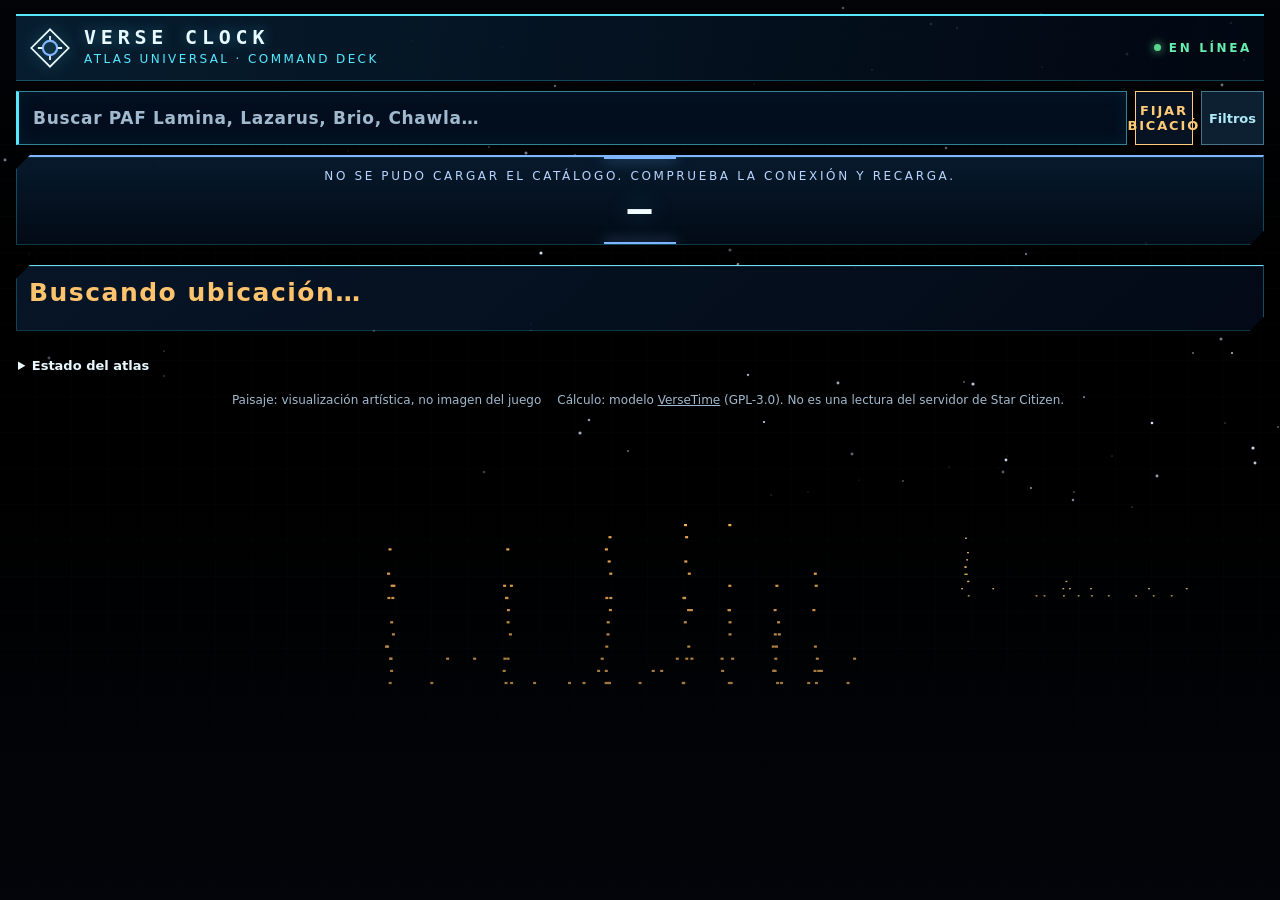
==== commit 26079854: "Restore the original LAB solar clock layout and HUD styling" ====
--- a/lab-preview/index.html
+++ b/lab-preview/index.html
@@ -241,20 +241,28 @@
   <div id="suggestions" class="suggest" role="listbox" aria-label="Sugerencias de ubicaciones" hidden></div>
  </div>
 
- <section class="panel compact-clock" id="solar" aria-label="Hora local">
-  <div class="clock-reading"><span class="cap" id="where">Hora local</span><time id="clock">—</time></div>
-  <div id="solarEvents" hidden>
-   <strong id="phase"></strong>
-   <span id="riseEvent" hidden>Amanecer en <b id="riseIn"></b></span>
-   <span id="setEvent" hidden>Atardecer en <b id="setIn"></b></span>
-  </div>
-  <div id="solarTimeline" role="group" aria-label="Ciclo solar de 24 horas locales" hidden>
-   <div id="tl" aria-hidden="true">
-    <span class="solar-marker" id="tlRise"></span>
-    <span class="solar-marker" id="tlSet"></span>
+ <section class="solar-console" id="solar" aria-label="Reloj y ciclo solar">
+  <div class="panel hero">
+   <span class="cap" id="where">Hora local</span>
+   <time id="clock">—</time>
+  </div>
+  <div class="panel solar" id="solarEvents" hidden>
+   <div class="ph">
+    <span class="cap">Ciclo solar</span>
+    <strong id="phase"></strong>
+   </div>
+   <div class="ev">
+    <div id="riseEvent" hidden><span class="cap">Amanecer en</span><strong id="riseIn"></strong></div>
+    <div id="setEvent" hidden><span class="cap">Anochecer en</span><strong id="setIn"></strong></div>
+   </div>
+  </div>
+  <div class="panel tlw" id="solarTimeline" role="group" aria-label="Ciclo solar de 24 horas locales" hidden>
+   <div class="tl" id="tl" aria-hidden="true">
+    <span class="mk" id="tlRise"></span>
+    <span class="mk" id="tlSet"></span>
     <span id="tlNow"></span>
    </div>
-   <div class="solar-scale" aria-hidden="true"><span>00:00</span><span>06:00</span><span>12:00</span><span>18:00</span><span>24:00</span></div>
+   <div class="tll cap" aria-hidden="true"><span>00:00</span><span>06:00</span><span>12:00</span><span>18:00</span><span>24:00</span></div>
   </div>
  </section>
 
--- a/lab-preview/src/tactical-icons.css
+++ b/lab-preview/src/tactical-icons.css
@@ -66,21 +66,42 @@
  cursor:pointer;width:fit-content;font:700 13px var(--hud,system-ui);padding:5px 2px;
 }
 #searchFilters .tactical-toolbar { padding:8px 0 }
-main > .compact-clock { display:grid;grid-template-columns:minmax(0,1fr) auto;align-items:center;gap:8px 20px;min-height:66px;padding:9px 13px;border-left:3px solid #70daf1 }
-.clock-reading { display:grid;gap:3px;min-width:0 }
-.compact-clock #clock { font-size:clamp(22px,4vw,38px);line-height:1.12;letter-spacing:.035em }
-.compact-clock #where { font-size:10px;letter-spacing:.08em;overflow-wrap:anywhere }
-#solarEvents { display:grid;gap:2px;min-width:140px;text-align:right;color:#b4cddd;font:600 14px/1.1 var(--hud,system-ui) }
-#solarEvents[hidden],#solarEvents [hidden] { display:none }
-#solarEvents #phase { font:700 15px var(--hud,system-ui);color:#ffc36d;margin:0 }
-.solar-next { color:#e1f6ff }
-#solarTimeline { grid-column:1/-1;min-width:0 }
-#solarTimeline[hidden] { display:none }
-#tl { position:relative;height:7px;border-radius:3px;margin:3px 0 4px;background:#304255 }
-.solar-marker { position:absolute;top:-2px;width:2px;height:11px;background:#f4f7ff;transform:translateX(-50%);opacity:.8 }
-#tlNow { position:absolute;z-index:1;top:-6px;width:2px;height:17px;background:#f4f7ff;transform:translateX(-50%);box-shadow:0 0 8px #7fb4ff }
-#tlNow::before { content:"";position:absolute;bottom:100%;left:50%;transform:translateX(-50%);border:4px solid transparent;border-top-color:#f4f7ff;border-bottom:0 }
-.solar-scale { display:flex;justify-content:space-between;color:#a9c4d4;font:600 11px/1 var(--hud,system-ui);font-variant-numeric:tabular-nums }
+main > .solar-console {
+ display:grid;grid-template-columns:minmax(0,1fr);grid-template-areas:"hero" "solar" "tl";gap:10px;
+}
+.solar-console .hero { align-self:stretch;padding:10px 12px 13px }
+.solar-console #where { display:block;color:var(--acc2);margin-bottom:4px;overflow-wrap:anywhere }
+.solar-console #clock { font-size:clamp(34px,13.5cqi,108px) }
+.solar-console .solar {
+ align-self:stretch;min-height:0;padding:8px 13px 11px;gap:5px;
+}
+.solar-console .ph { gap:10px }
+.solar-console #phase { color:var(--acc);font-size:18px }
+.solar-console .ev { min-height:0 }
+.solar-console .ev strong { font-size:clamp(13px,3.5vw,19px);min-height:0 }
+.solar-console .solar-next { border-color:var(--acc) }
+.solar-console [hidden] { display:none }
+.solar-console .ev:has(> :not([hidden])) { padding-top:4px }
+.solar-console .ev:has(> [hidden]):not(:has(> :not([hidden]))) { display:none }
+.solar-console .tlw { padding:6px 17px 9px }
+.solar-console .tl { margin:15px 0 10px;background:#304255 }
+.solar-console .tll { letter-spacing:.09em;font-weight:700;color:var(--ink) }
+.solar-console #tlNow { top:-7px;width:2px;height:20px;background:var(--acc);box-shadow:0 0 10px var(--acc) }
+.solar-console #tlNow::before {
+ content:"";position:absolute;bottom:100%;left:50%;transform:translateX(-50%);
+ border:5px solid transparent;border-top-color:var(--acc);border-bottom:0;
+}
+.solar-console #tlNow::after { content:none }
+@media(min-width:700px) {
+ main > .solar-console {
+  grid-template-columns:minmax(0,1fr) minmax(320px, 29%);
+  grid-template-areas:"hero solar" "tl tl";
+ }
+ .solar-console .hero { display:grid;align-content:center;padding:11px 17px 15px }
+ .solar-console .solar { align-content:center;padding:12px 17px 15px;gap:10px }
+ .solar-console:has(#solarEvents[hidden]) .hero { grid-column:1/-1 }
+ .solar-console:has(#solarEvents[hidden]) #clock { font-size:40px }
+}
 .environment-temperature { color:#ffc36d }
 main > #tacticalPanel { padding:12px;border-top:1px solid #70daf1 }
 .location-heading { display:flex;align-items:baseline;justify-content:space-between;gap:6px 16px;flex-wrap:wrap;margin-bottom:10px }
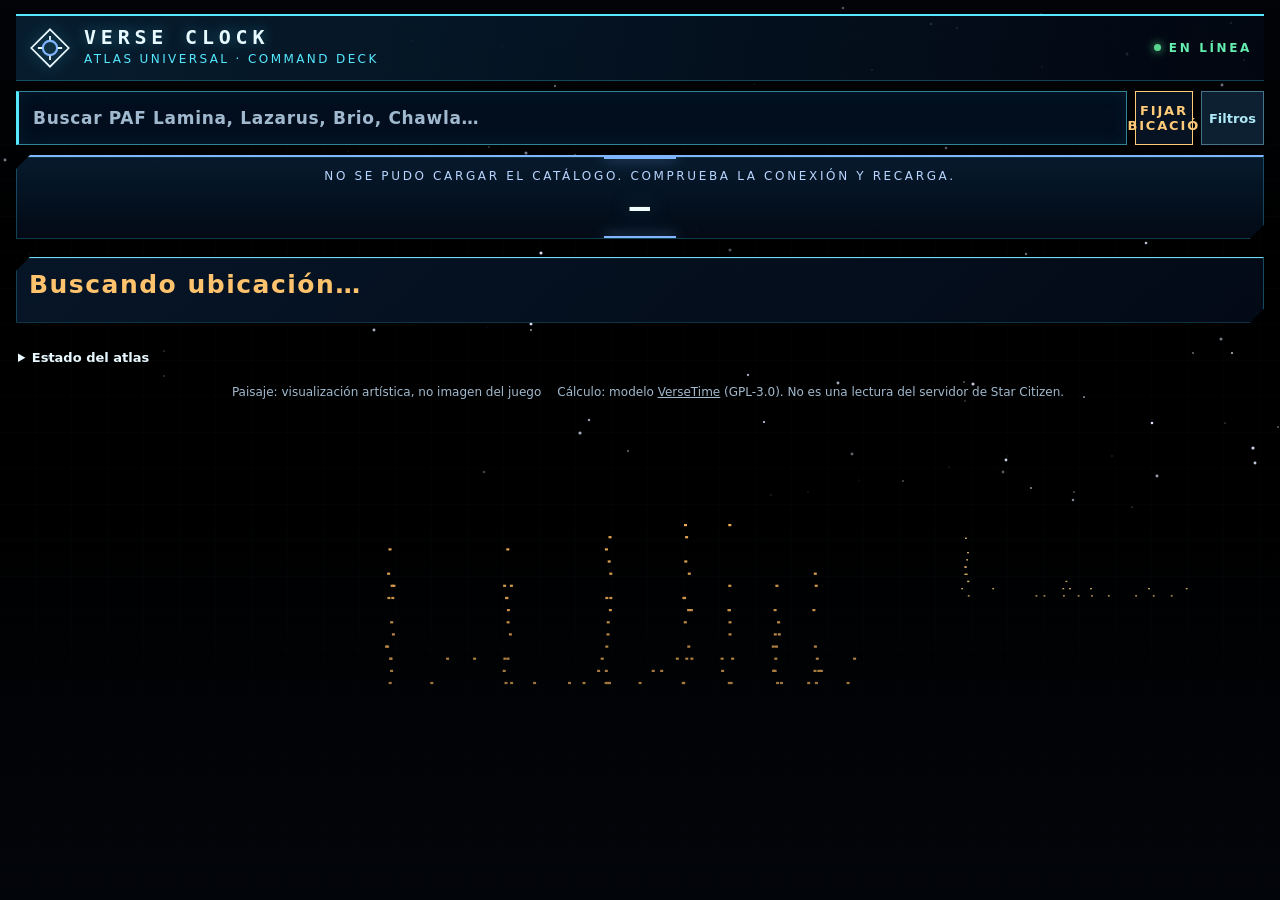
==== commit a5a2906e: "Start Pyro atlas with 350 audited markers and Storm Breaker routes" ====
--- a/lab-preview/index.html
+++ b/lab-preview/index.html
@@ -229,7 +229,7 @@
 <div id="searchFilters" hidden>
 <div class="tactical-toolbar">
  <label class="stanton-zone">Zona <select id="stantonZone" aria-label="Zona logística">
-  <option value="">Todas las zonas</option><option value="Stanton">Todo Stanton</option><option value="lagrange">Puntos Lagrange</option><option value="unassigned">Sin planeta o luna asignados</option>
+  <option value="">Todas las zonas</option><option value="Stanton">Todo Stanton</option><option value="Pyro">Todo Pyro</option><option value="lagrange">Puntos Lagrange</option><option value="unassigned">Sin planeta o luna asignados</option>
  </select></label>
  <div id="tacticalFilters" class="tactical-filters" role="group" aria-label="Filtros tácticos"></div>
  <div class="tactical-tools">
@@ -282,6 +282,7 @@
  <div class="atlas-progress-bottom"><span id="atlasProgressCount">Cargando cobertura…</span><span id="atlasProgressUpdated">Esperando sincronización</span></div>
  <small id="atlasProgressQuality">Fichas con fuentes y contenido visible en el buscador.</small>
  <details><summary>Cobertura de Stanton</summary><div id="stantonCoverage"></div></details>
+ <details><summary>Auditoría de Pyro</summary><p id="pyroCoverage"></p></details>
  <details><summary>Auditoría del catálogo base</summary><div id="atlasQuality" class="intel-readiness">Cargando catálogo base…</div></details>
 </section></details>
 
--- a/lab-preview/src/tactical-icons.css
+++ b/lab-preview/src/tactical-icons.css
@@ -67,24 +67,24 @@
 }
 #searchFilters .tactical-toolbar { padding:8px 0 }
 main > .solar-console {
- display:grid;grid-template-columns:minmax(0,1fr);grid-template-areas:"hero" "solar" "tl";gap:10px;
+ display:grid;grid-template-columns:minmax(0,1fr);grid-template-areas:"hero" "solar" "tl";gap:8px;
 }
-.solar-console .hero { align-self:stretch;padding:10px 12px 13px }
+.solar-console .hero { align-self:stretch;padding:8px 12px 10px }
 .solar-console #where { display:block;color:var(--acc2);margin-bottom:4px;overflow-wrap:anywhere }
 .solar-console #clock { font-size:clamp(34px,13.5cqi,108px) }
+.solar-console:has(#solarEvents[hidden]) #clock { font-size:34px }
 .solar-console .solar {
  align-self:stretch;min-height:0;padding:8px 13px 11px;gap:5px;
 }
 .solar-console .ph { gap:10px }
 .solar-console #phase { color:var(--acc);font-size:18px }
-.solar-console .ev { min-height:0 }
+.solar-console .ev { min-height:0;padding-top:4px }
 .solar-console .ev strong { font-size:clamp(13px,3.5vw,19px);min-height:0 }
 .solar-console .solar-next { border-color:var(--acc) }
 .solar-console [hidden] { display:none }
-.solar-console .ev:has(> :not([hidden])) { padding-top:4px }
-.solar-console .ev:has(> [hidden]):not(:has(> :not([hidden]))) { display:none }
-.solar-console .tlw { padding:6px 17px 9px }
-.solar-console .tl { margin:15px 0 10px;background:#304255 }
+.solar-console .ev:not(:has(> :not([hidden]))) { display:none }
+.solar-console .tlw { padding:5px 17px 7px }
+.solar-console .tl { margin:14px 0 9px;background:#304255 }
 .solar-console .tll { letter-spacing:.09em;font-weight:700;color:var(--ink) }
 .solar-console #tlNow { top:-7px;width:2px;height:20px;background:var(--acc);box-shadow:0 0 10px var(--acc) }
 .solar-console #tlNow::before {
@@ -100,7 +100,6 @@
  .solar-console .hero { display:grid;align-content:center;padding:11px 17px 15px }
  .solar-console .solar { align-content:center;padding:12px 17px 15px;gap:10px }
  .solar-console:has(#solarEvents[hidden]) .hero { grid-column:1/-1 }
- .solar-console:has(#solarEvents[hidden]) #clock { font-size:40px }
 }
 .environment-temperature { color:#ffc36d }
 main > #tacticalPanel { padding:12px;border-top:1px solid #70daf1 }
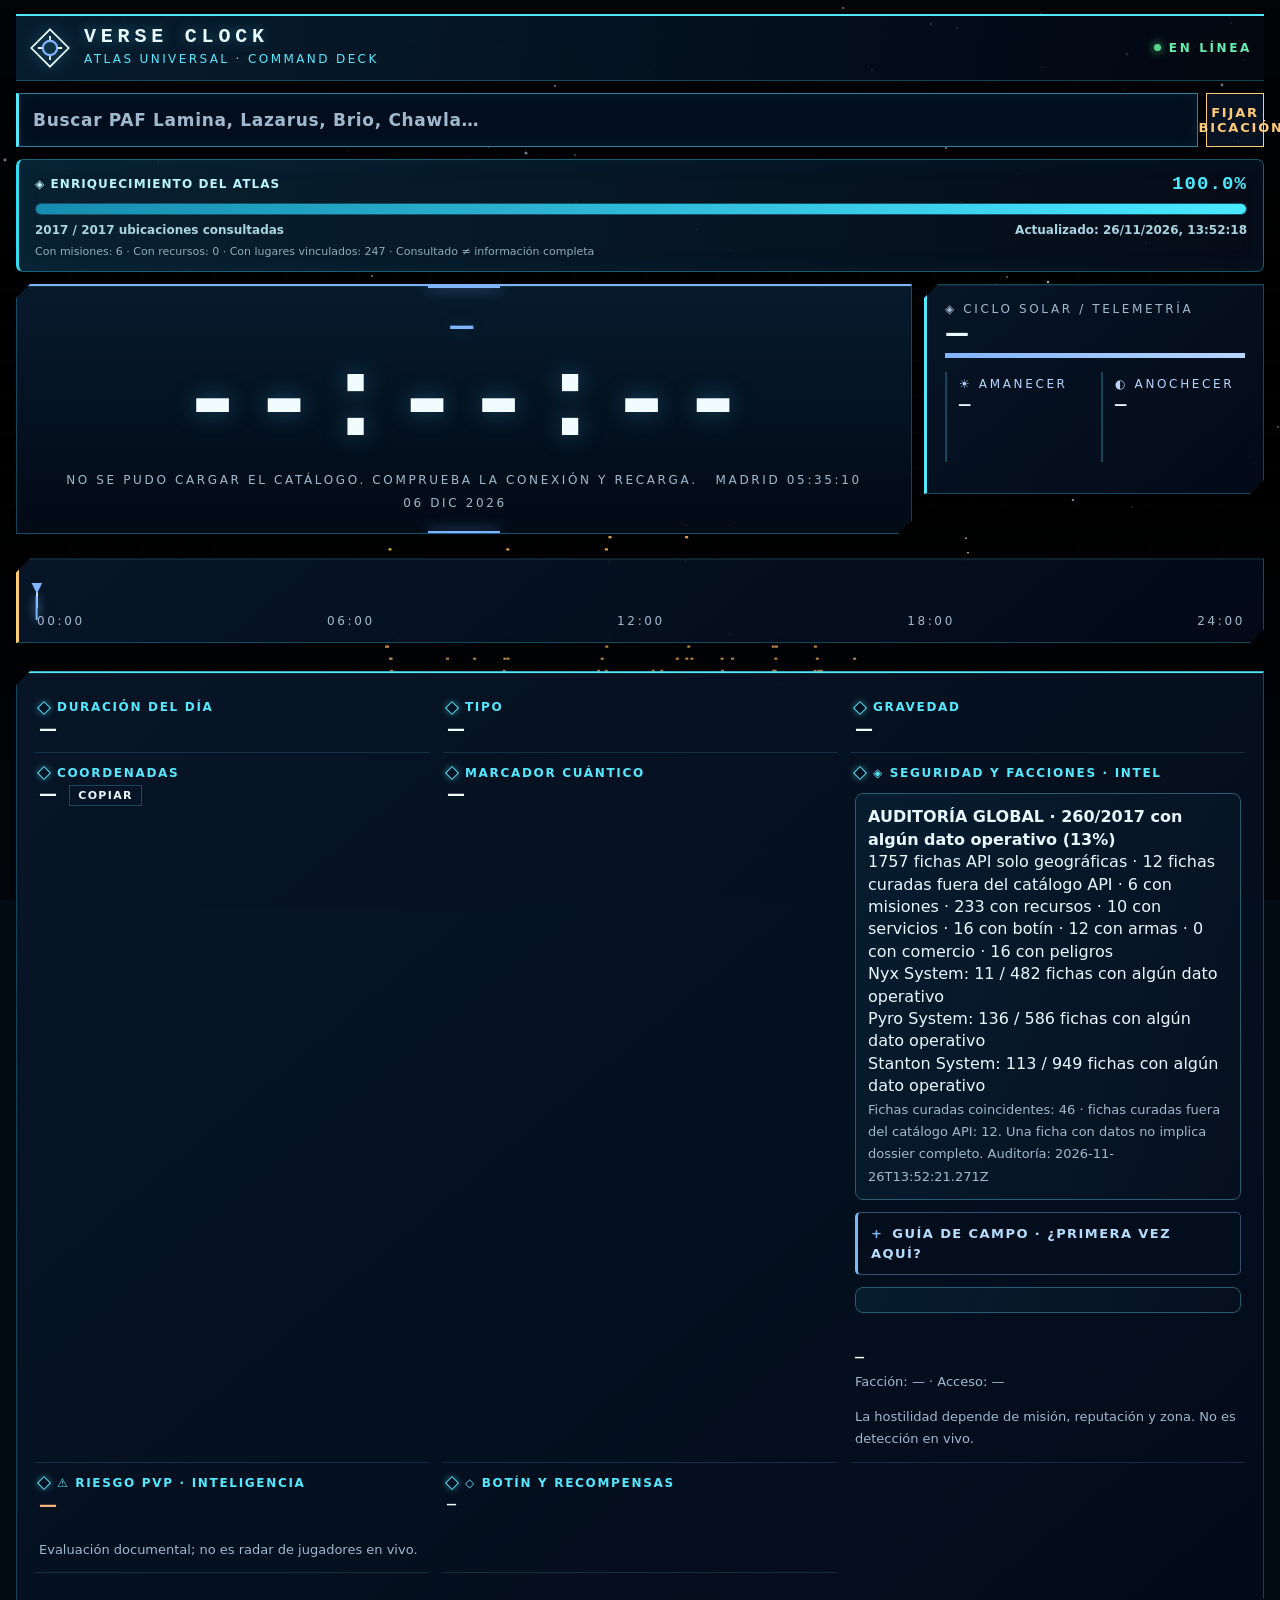
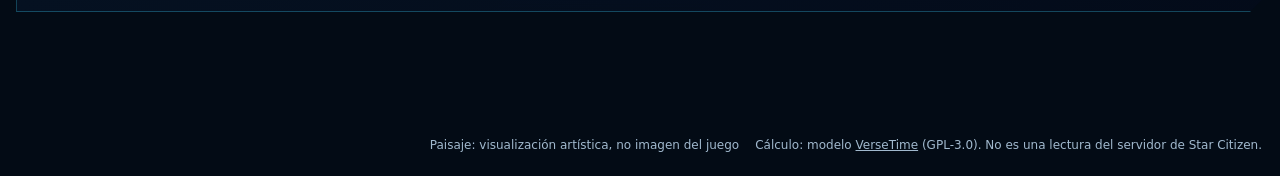
==== commit f9f2958f: "Merge 99357b9714770efdec77cdf133fdab454b3ce8dd into fcb08a4346cf38708719624e5c806cf19b424d72" ====
--- a/lab-preview/index.html
+++ b/lab-preview/index.html
@@ -27,7 +27,7 @@
 @keyframes drift{from{transform:scale(1.02) translateX(0)}to{transform:scale(1.08) translateX(-1.2%)}}
 .shade{position:fixed;inset:0;z-index:1;pointer-events:none;background:linear-gradient(180deg,rgba(3,6,12,.55),rgba(3,6,12,0) 30%,rgba(3,6,12,0) 55%,rgba(3,6,12,.8))}
 main{position:relative;z-index:2;max-width:1280px;margin:0 auto;padding:max(14px,env(safe-area-inset-top)) max(16px,env(safe-area-inset-right)) max(18px,env(safe-area-inset-bottom)) max(16px,env(safe-area-inset-left));display:grid;gap:14px;
- grid-template-columns:minmax(0,1fr);grid-template-areas:"top" "search" "dossier" "hero" "solar" "destination" "tl" "info" "view" "cards" "explore" "foot"}
+ grid-template-columns:minmax(0,1fr);grid-template-areas:"top" "search" "hero" "solar" "destination" "tl" "info" "view" "cards" "explore" "foot"}
 .view{grid-area:view;height:28vh}
 .cap{text-transform:uppercase;letter-spacing:.22em;font-size:12px;color:var(--mute)}
 header{grid-area:top;display:flex;align-items:center;justify-content:space-between;gap:12px}
@@ -96,7 +96,7 @@
 footer a{color:var(--mute)}
 @media (min-width:960px){
  main{min-height:100vh;grid-template-columns:280px minmax(0,1fr) 340px;grid-template-rows:none;align-content:start;align-items:start;
-  grid-template-areas:"top top top" "search search search" "dossier dossier dossier" "hero hero solar" "destination destination destination" "tl tl tl" "info info info" "view view view" "cards cards cards" "explore explore explore" "foot foot foot" }
+  grid-template-areas:"top top top" "search search search" "hero hero solar" "destination destination destination" "tl tl tl" "info info info" "view view view" "cards cards cards" "explore explore explore" "foot foot foot" }
  .view{height:auto;min-height:120px}
  .hero{align-self:start;padding:26px 20px 22px}
  .info{grid-template-columns:1fr;align-self:start}
@@ -185,24 +185,9 @@
 main>.atlas-search-stack>.atlas-progress{grid-area:auto!important;display:grid!important;visibility:visible!important;opacity:1!important;position:relative!important;inset:auto!important;transform:none!important;flex:0 0 auto!important;align-self:stretch!important;height:auto!important;min-height:104px!important;max-height:none!important;overflow:visible!important;margin:0!important;z-index:1!important}
 main>.atlas-search-stack>.atlas-progress .atlas-progress-track{display:block!important;width:100%!important;min-height:12px!important}
 @media(max-width:600px){main>.atlas-search-stack>.search{height:50px!important;min-height:50px!important;max-height:50px!important;flex-basis:50px!important}main>.atlas-search-stack>.search>#q,main>.atlas-search-stack>.search>#fav{height:50px!important;min-height:50px!important;max-height:50px!important}main>.atlas-search-stack>.search>#fav{flex-basis:50px!important;width:50px!important}main>.atlas-search-stack>.atlas-progress{min-height:112px!important}}
-main{align-content:start!important}main>.atlas-search-stack{align-self:start!important}main>.atlas-search-stack>.search{align-self:start!important}main>.atlas-search-stack>.atlas-progress{align-self:start!important} /* Keep LAB viewport exact on iPhone Safari and Chromium */html,body{max-width:100%;overflow-x:clip}main{box-sizing:border-box;width:100%;max-width:1280px;min-width:0}main>.atlas-search-stack{box-sizing:border-box;width:100%;min-width:0;max-width:100%}main>.atlas-search-stack>.search{box-sizing:border-box;min-width:0;max-width:100%}main>.atlas-search-stack>.atlas-progress{max-width:100%;min-width:0} .intel-tactical-cards{display:grid;grid-template-columns:repeat(2,minmax(0,1fr));gap:9px;margin:12px 0}.intel-tactical-card{min-width:0;border:1px solid rgba(75,185,216,.4);border-left:3px solid var(--deck-cyan,#42d8f0);padding:10px 11px;background:rgba(5,22,39,.88);border-radius:4px}.intel-tactical-card[data-kind="warning"]{border-left-color:#ffb547}.intel-tactical-card[data-kind="unknown"]{border-left-color:#77889a}.intel-tactical-title{font:700 11px var(--hud);letter-spacing:.08em;color:#8ecddd;margin-bottom:6px}.intel-tactical-value{font:600 12px/1.45 var(--hud);color:#e0f8ff;overflow-wrap:anywhere}.intel-tactical-card[data-kind="unknown"] .intel-tactical-value{color:#9cabb8}@media(max-width:390px){.intel-tactical-cards{grid-template-columns:1fr}} .intel-readiness{margin:12px 0;padding:12px;border:1px solid #285c70;background:linear-gradient(110deg,rgba(6,30,49,.95),rgba(7,16,31,.92));border-radius:8px}.intel-readiness-head{display:flex;align-items:center;justify-content:space-between;gap:8px;font:700 11px var(--hud);letter-spacing:.08em;color:#8de6ff}.intel-readiness-meter{height:7px;margin:9px 0;background:#1d3444;border-radius:9px;overflow:hidden}.intel-readiness-meter>span{display:block;height:100%;background:linear-gradient(90deg,#35a8c8,#66edba);transition:width .25s}.intel-readiness-caption{font:11px/1.5 var(--hud);color:#b0c6d2}.intel-source-links{display:flex;flex-wrap:wrap;gap:7px;margin:10px 0}.intel-source-links a{border:1px solid #396b7e;border-radius:5px;padding:7px 9px;background:#0d2638;color:#9ce7f4;font:700 11px var(--hud);text-decoration:none;overflow-wrap:anywhere}.intel-source-links a:focus-visible{outline:2px solid #fff}.intel-tactical-card{position:relative;overflow:hidden}.intel-tactical-card[data-kind="known"]{border-left-color:#55e5ad}.intel-tactical-card[data-kind="warning"]{border-left-color:#ffb547}.intel-tactical-card[data-kind="unknown"]{border-left-color:#758494}.intel-tactical-title{display:flex;align-items:center;gap:5px}.intel-tactical-card .intel-evidence{display:block;margin-top:6px;color:#88a6b6;font:10px var(--hud)} .location-dossier-panel{grid-area:dossier;padding:14px;min-width:0;scroll-margin-top:12px;border-top:2px solid var(--deck-cyan)}
-.location-dossier-header{display:flex;justify-content:space-between;align-items:flex-start;gap:8px;flex-wrap:wrap;margin-bottom:10px}
-.location-dossier-header #mainIntelLocation{margin:0;font:700 19px var(--hud);text-transform:none}
-#searchAgain{font-size:12px;min-height:30px}
-#locationDossier:not([hidden]){display:grid;gap:10px;grid-template-columns:minmax(0,1fr)}
-#locationDossier>small,#locationDossier>.location-dossier-nav{grid-column:1/-1}
-@media(min-width:720px){#locationDossier:not([hidden]){grid-template-columns:repeat(2,minmax(0,1fr))}}
-@media(min-width:1120px){#locationDossier:has(>.location-dossier-block:nth-last-child(3)){grid-template-columns:repeat(3,minmax(0,1fr))}}
-.atlas-progress summary{width:fit-content;cursor:pointer;color:var(--mute);font-size:12px}
-.location-dossier-panel[hidden]{display:none}
-.location-dossier-block{border-left:3px solid #55d7f1;padding:10px 12px;background:#0a2334;color:#e0f8ff;overflow-wrap:anywhere}
-.location-dossier-block h3{margin:0 0 5px;font:700 15px var(--hud);color:#8ee8ff}
-.location-dossier-block p{margin:0;font:600 15px/1.45 var(--hud)}
-.location-dossier-nav{display:flex;flex-wrap:wrap;gap:8px;margin:8px 0}
-.location-dossier-nav button{color:#c9f1fc;background:#0d2638;border:1px solid #4b8599;border-radius:4px;padding:8px;font:700 14px var(--hud);cursor:pointer}
-</style>
-<link rel="stylesheet" href="./src/tactical-icons.css">
-</head>
+main{align-content:start!important}main>.atlas-search-stack{align-self:start!important}main>.atlas-search-stack>.search{align-self:start!important}main>.atlas-search-stack>.atlas-progress{align-self:start!important} /* Keep LAB viewport exact on iPhone Safari and Chromium */html,body{max-width:100%;overflow-x:clip}main{box-sizing:border-box;width:100%;max-width:1280px;min-width:0}main>.atlas-search-stack{box-sizing:border-box;width:100%;min-width:0;max-width:100%}main>.atlas-search-stack>.search{box-sizing:border-box;min-width:0;max-width:100%}main>.atlas-search-stack>.atlas-progress{max-width:100%;min-width:0} .intel-tactical-cards{display:grid;grid-template-columns:repeat(2,minmax(0,1fr));gap:9px;margin:12px 0}.intel-tactical-card{min-width:0;border:1px solid rgba(75,185,216,.4);border-left:3px solid var(--deck-cyan,#42d8f0);padding:10px 11px;background:rgba(5,22,39,.88);border-radius:4px}.intel-tactical-card[data-kind="warning"]{border-left-color:#ffb547}.intel-tactical-card[data-kind="unknown"]{border-left-color:#77889a}.intel-tactical-title{font:700 11px var(--hud);letter-spacing:.08em;color:#8ecddd;margin-bottom:6px}.intel-tactical-value{font:600 12px/1.45 var(--hud);color:#e0f8ff;overflow-wrap:anywhere}.intel-tactical-card[data-kind="unknown"] .intel-tactical-value{color:#9cabb8}@media(max-width:390px){.intel-tactical-cards{grid-template-columns:1fr}} .intel-readiness{margin:12px 0;padding:12px;border:1px solid #285c70;background:linear-gradient(110deg,rgba(6,30,49,.95),rgba(7,16,31,.92));border-radius:8px}.intel-readiness-head{display:flex;align-items:center;justify-content:space-between;gap:8px;font:700 11px var(--hud);letter-spacing:.08em;color:#8de6ff}.intel-readiness-meter{height:7px;margin:9px 0;background:#1d3444;border-radius:9px;overflow:hidden}.intel-readiness-meter>span{display:block;height:100%;background:linear-gradient(90deg,#35a8c8,#66edba);transition:width .25s}.intel-readiness-caption{font:11px/1.5 var(--hud);color:#b0c6d2}.intel-source-links{display:flex;flex-wrap:wrap;gap:7px;margin:10px 0}.intel-source-links a{border:1px solid #396b7e;border-radius:5px;padding:7px 9px;background:#0d2638;color:#9ce7f4;font:700 11px var(--hud);text-decoration:none;overflow-wrap:anywhere}.intel-source-links a:focus-visible{outline:2px solid #fff}.intel-tactical-card{position:relative;overflow:hidden}.intel-tactical-card[data-kind="known"]{border-left-color:#55e5ad}.intel-tactical-card[data-kind="warning"]{border-left-color:#ffb547}.intel-tactical-card[data-kind="unknown"]{border-left-color:#758494}.intel-tactical-title{display:flex;align-items:center;gap:5px}.intel-tactical-card .intel-evidence{display:block;margin-top:6px;color:#88a6b6;font:10px var(--hud)} 
+.intel-newcomer-guide{margin:10px 0;padding:11px 13px;border:1px solid rgba(125,180,235,.4);border-left:3px solid #79b9f8;background:rgba(4,14,29,.82);border-radius:5px}.intel-newcomer-guide summary{cursor:pointer;list-style:none;font:700 13px/1.5 var(--hud);letter-spacing:.11em;color:#b6dcff}.intel-newcomer-guide summary::-webkit-details-marker{display:none}.intel-newcomer-guide summary:before{content:'+';display:inline-block;margin-right:9px;color:#7cb9f6}.intel-newcomer-guide[open] summary:before{content:'−'}.intel-newcomer-body{font:500 14px/1.5 var(--hud);color:#d5e2f0}.intel-newcomer-body p{margin:9px 0}.intel-newcomer-body small{color:#a8bdd2}
+</style></head>
 <body>
 <svg id="scene" aria-hidden="true"></svg>
 <div id="photo" aria-hidden="true">
@@ -221,70 +206,55 @@
   <span class="cap net" id="net">En línea</span>
  </header>
 
- <div class="atlas-search-stack"><div class="search">
-  <input id="q" type="search" autocomplete="off" autocapitalize="off" spellcheck="false" placeholder="Buscar PAF Lamina, Lazarus, Brio, Chawla…" aria-label="Buscar ubicación" role="combobox" aria-autocomplete="list" aria-expanded="false" aria-controls="suggestions">
-  <button id="fav" type="button" aria-pressed="false">Fijar ubicación</button>
-   <button id="filterToggle" type="button" aria-expanded="false" aria-controls="searchFilters">Filtros</button>
- </div>
-<div id="searchFilters" hidden>
-<div class="tactical-toolbar">
- <label class="stanton-zone">Zona <select id="stantonZone" aria-label="Zona logística">
-  <option value="">Todas las zonas</option><option value="Stanton">Todo Stanton</option><option value="Pyro">Todo Pyro</option><option value="lagrange">Puntos Lagrange</option><option value="unassigned">Sin planeta o luna asignados</option>
- </select></label>
- <div id="tacticalFilters" class="tactical-filters" role="group" aria-label="Filtros tácticos"></div>
- <div class="tactical-tools">
-  <button id="operationsToggle" class="mini" type="button" aria-pressed="false" aria-controls="tacticalPanel">Modo Operaciones</button>
-  <a href="./iconos.html">Iconografía</a>
- </div>
-</div>
-</div>
-  <div id="suggestions" class="suggest" role="listbox" aria-label="Sugerencias de ubicaciones" hidden></div>
- </div>
-
- <section class="solar-console" id="solar" aria-label="Reloj y ciclo solar">
-  <div class="panel hero">
-   <span class="cap" id="where">Hora local</span>
-   <time id="clock">—</time>
-  </div>
-  <div class="panel solar" id="solarEvents" hidden>
-   <div class="ph">
-    <span class="cap">Ciclo solar</span>
-    <strong id="phase"></strong>
-   </div>
-   <div class="ev">
-    <div id="riseEvent" hidden><span class="cap">Amanecer en</span><strong id="riseIn"></strong></div>
-    <div id="setEvent" hidden><span class="cap">Anochecer en</span><strong id="setIn"></strong></div>
-   </div>
-  </div>
-  <div class="panel tlw" id="solarTimeline" role="group" aria-label="Ciclo solar de 24 horas locales" hidden>
-   <div class="tl" id="tl" aria-hidden="true">
-    <span class="mk" id="tlRise"></span>
-    <span class="mk" id="tlSet"></span>
-    <span id="tlNow"></span>
-   </div>
-   <div class="tll cap" aria-hidden="true"><span>00:00</span><span>06:00</span><span>12:00</span><span>18:00</span><span>24:00</span></div>
+ <section class="panel hero" aria-live="off">
+  <h1 id="place">—</h1>
+  <time id="clock">--:--:--</time>
+  <div class="sub cap"><span id="where">Cargando catálogo…</span><span>Madrid <span id="mad">--:--:--</span></span><span id="date"></span><span id="rate"></span><span id="envMini"></span></div>
+ </section>
+ <div class="view" aria-hidden="true"></div>
+
+ <section class="panel solar" id="solar">
+  <div><div class="ph"><span class="cap">◈ CICLO SOLAR / TELEMETRÍA</span><span class="cap" id="pct"></span></div>
+   <div id="phase">—</div><div class="meter"><div id="bar"></div></div></div>
+  <div class="ev">
+   <div><span class="cap">☀ AMANECER</span><strong id="riseIn">—</strong><span class="cap" id="riseAt"></span></div>
+   <div><span class="cap">◐ ANOCHECER</span><strong id="setIn">—</strong><span class="cap" id="setAt"></span></div>
   </div>
  </section>
 
- <section id="tacticalPanel" class="panel location-dossier-panel" aria-labelledby="mainIntelLocation">
-  <div class="location-heading">
-   <h1 id="mainIntelLocation">Buscando ubicación…</h1>
-   <p id="locationMeta"></p>
-  </div>
-  <div id="locationDossier"></div>
+ <section id="destinationIntel" class="panel destination-intel" hidden aria-live="polite"><div class="destination-head"><span class="cap">DESTINO SELECCIONADO · INTEL</span><button id="destinationClose" type="button" aria-label="Cerrar ficha de destino">✕</button></div><h2 id="destinationName">—</h2><p id="destinationMeta"></p><div class="destination-climate"><div><span class="cap">CLIMA / ENTORNO DEL CUERPO</span><strong id="destinationClimate">—</strong></div><div><span class="cap">TEMPERATURA EN EL DESTINO</span><strong id="destinationTemperature">—</strong></div></div><div class="destination-stats"><div><span class="cap">RIESGO PvP</span><strong id="destinationPvp">—</strong></div><div><span class="cap">RIESGO PvE</span><strong id="destinationPve">—</strong></div></div><div class="destination-stats destination-stats-extra"><div><span class="cap">CONTROL / FACCIÓN</span><strong id="destinationFaction">—</strong></div><div><span class="cap">ACCESO</span><strong id="destinationAccess">—</strong></div></div><div class="destination-brief"><div><span class="cap">AMENAZA / ENTORNO</span><p id="destinationHazards">Sin datos específicos verificados</p></div><div><span class="cap">PREPARACIÓN DEL PILOTO</span><p id="destinationPrep">Revisar contrato y condiciones antes de entrar</p></div><div><span class="cap">BOTÍN / RECURSOS</span><p id="destinationLoot"></p></div></div><small id="destinationEvidence"></small><p id="destinationNotes"></p><a id="destinationSource" target="_blank" rel="noopener noreferrer">Consultar fuente</a><small class="destination-disclaimer">Inteligencia documental, no radar de actividad en vivo. La hora solar corresponde al último lugar de superficie seleccionado.</small></section>
+ <section class="panel tlw" aria-label="Día local de la ubicación">
+  <div class="tl" id="tl"><span class="mk" id="tlRise"></span><span class="mk" id="tlSet"></span><span id="tlNow">▼</span></div>
+  <div class="tll cap"><span>00:00</span><span>06:00</span><span>12:00</span><span>18:00</span><span>24:00</span></div>
  </section>
 
+ <dl class="panel info">
+  <div><dt class="cap">Duración del día</dt><dd id="dayLen">—</dd></div>
+  <div><dt class="cap">Tipo</dt><dd id="kind">—</dd></div>
+  <div class="env"><dt class="cap">Gravedad</dt><dd><span id="grav">—</span> <small id="gravHint"></small></dd></div>
+  <div class="env" id="hazWrap" hidden><dt class="cap">Entorno</dt><dd id="haz"></dd></div>
+  <div class="env"><dt class="cap">Coordenadas</dt><dd><span id="coord">—</span> <button id="copyCoord" class="mini" type="button">Copiar</button><br><small id="coordXYZ"></small></dd></div>
+  <div class="env"><dt class="cap">Marcador cuántico</dt><dd><span id="qt">—</span><br><small id="qtRoute"></small></dd></div>
+  <div class="env"><dt class="cap">◈ Seguridad y facciones · Intel</dt><small id="mainIntelLocation" hidden></small><div id="atlasQuality" class="intel-readiness" aria-live="polite">Auditoría global de inteligencia: cargando…</div><details class="intel-newcomer-guide" aria-label="Guía rápida para nuevos jugadores"><summary>GUÍA DE CAMPO · ¿PRIMERA VEZ AQUÍ?</summary><div class="intel-newcomer-body"><p><strong>Antes de viajar a la ubicación seleccionada:</strong></p><ul id="intelNewcomerLocation" aria-live="polite"><li>Selecciona una ubicación para consultar sus datos.</li></ul><p>Antes de viajar: revisa <strong>acceso y facción</strong>, <strong>riesgos PvE/PvP</strong>, <strong>misiones</strong> y <strong>servicios de reparación</strong>. Las fichas pueden estar incompletas.</p><p><strong>PvE</strong> = enemigos controlados por el juego. <strong>PvP</strong> = otros jugadores. <strong>Loot</strong> = objetos que pueden aparecer; no son recompensas garantizadas. <strong>QT</strong> = viaje cuántico.</p><p><strong>CONFIRMADO EN PARCHE</strong> exige evidencia específica. <strong>DOCUMENTADO EN FUENTE</strong> puede describir una categoría, no esta ubicación. <strong>NO VERIFICADO</strong> significa que no debes contar con ese servicio.</p><p><strong>Si acabas de empezar:</strong> evita desplazarte por un botín no confirmado, comprueba si tienes equipo y combustible suficientes y no uses un punto de reparación sin verificar como única ruta de escape.</p><small>Esta guía no consulta el servidor ni detecta amenazas en tiempo real.</small></div></details><div id="intelReadiness" class="intel-readiness" aria-live="polite"></div><div id="intelTacticalCards" class="intel-tactical-cards" aria-label="Resumen táctico de la ubicación"></div><div id="intelSourceLinks" class="intel-source-links" aria-label="Fuentes de inteligencia"></div><p id="mainIntelApi" class="intel-api" hidden></p><dd id="securityThreat">—</dd><small>Facción: <span id="securityFaction">—</span> · Acceso: <span id="securityAccess">—</span></small><p id="securityNote"></p><div id="securityEvidence"></div><small>La hostilidad depende de misión, reputación y zona. No es detección en vivo.</small></div>
+  <div class="env"><dt class="cap">⚠ Riesgo PvP · inteligencia</dt><dd id="pvpRisk">—</dd><small id="pveRisk"></small><br><small>Evaluación documental; no es radar de jugadores en vivo.</small></div>
+  <div class="env"><dt class="cap">◇ Botín y recompensas</dt><dd id="lootStatus">—</dd><small id="lootNote"></small></div>
+  <div class="env src"><small id="envSrc"></small></div>
+ </dl>
+
  <div id="cards" aria-label="Ubicaciones fijadas"></div>
- <details class="atlas-audit"><summary>Estado del atlas</summary>
+
+ 
+<div class="atlas-search-stack"><div class="search">
+  <input id="q" type="search" autocomplete="off" autocapitalize="off" spellcheck="false" placeholder="Buscar PAF Lamina, Lazarus, Brio, Chawla…" aria-label="Buscar ubicación" role="combobox" aria-autocomplete="list" aria-expanded="false" aria-controls="suggestions">
+  <div id="suggestions" class="suggest" role="listbox" aria-label="Sugerencias de ubicaciones" hidden></div>
+  <button id="fav" type="button" aria-pressed="false">Fijar ubicación</button>
+ </div>
 <section class="atlas-progress" aria-label="Progreso del enriquecimiento universal" aria-live="polite">
- <div class="atlas-progress-top"><strong>ENRIQUECIMIENTO DEL ATLAS</strong><span id="atlasProgressPercent">—</span></div>
- <div class="atlas-progress-track" role="progressbar" id="atlasProgressBar" aria-label="Ubicaciones con ficha táctica o de servicios con fuentes" aria-valuemin="0" aria-valuemax="2017" aria-valuenow="0"><span id="atlasProgressFill"></span></div>
+ <div class="atlas-progress-top"><strong>◈ ENRIQUECIMIENTO DEL ATLAS</strong><span id="atlasProgressPercent">—</span></div>
+ <div class="atlas-progress-track" role="progressbar" id="atlasProgressBar" aria-label="Ubicaciones consultadas" aria-valuemin="0" aria-valuemax="2017" aria-valuenow="0"><span id="atlasProgressFill"></span></div>
  <div class="atlas-progress-bottom"><span id="atlasProgressCount">Cargando cobertura…</span><span id="atlasProgressUpdated">Esperando sincronización</span></div>
- <small id="atlasProgressQuality">Fichas con fuentes y contenido visible en el buscador.</small>
- <details><summary>Cobertura de Stanton</summary><div id="stantonCoverage"></div></details>
- <details><summary>Auditoría de Pyro</summary><p id="pyroCoverage"></p></details>
- <details><summary>Auditoría del catálogo base</summary><div id="atlasQuality" class="intel-readiness">Cargando catálogo base…</div></details>
-</section></details>
+ <small id="atlasProgressQuality">El progreso mide ubicaciones consultadas, no fichas con botín completo.</small>
+</section></div>
 
  <section class="panel atlas-hub" aria-label="Explorador universal" hidden aria-hidden="true"><div class="atlas-head"><div><span class="cap">VERSE INTELLIGENCE</span><h2>EXPLORADOR UNIVERSAL</h2></div><span class="cap">Stanton · Pyro · Nyx</span></div><div class="atlas-tabs" role="tablist" aria-label="Explorar el universo"><button type="button" role="tab" id="atlasTabPoi" aria-controls="atlasPanePoi" aria-selected="true">ESTACIONES Y PUESTOS</button><button type="button" role="tab" id="atlasTabIntel" aria-controls="atlasPaneIntel" aria-selected="false">MISIONES Y PLANOS</button></div><div id="atlasPanePoi" role="tabpanel" aria-labelledby="atlasTabPoi"> <section class="panel poi-atlas" aria-label="Atlas de estaciones y puestos"><h2>ATLAS · ESTACIONES Y PUESTOS</h2><div class="poi-controls"><input id="poiQuery" type="search" placeholder="Orbituary, Headhunters, refinería…" aria-label="Buscar estaciones, puestos y facciones"><select id="poiSystem" aria-label="Sistema"><option value="">Todos los sistemas</option><option>Stanton</option><option>Pyro</option><option>Nyx</option></select><select id="poiService" aria-label="Servicio"><option value="">Todos los servicios</option><option value="refinery">Refinería (indicada)</option></select></div><small id="poiCount" class="poi-meta">Cargando ubicaciones…</small><div id="poiResults" class="poi-results"></div></section>
 </div><div id="atlasPaneIntel" role="tabpanel" aria-labelledby="atlasTabIntel" hidden> <section class="panel intel-explorer" aria-label="Atlas de contratos y planos"><div class="intel-head"><h2>ATLAS · CONTRATOS Y PLANOS</h2><span class="cap">Datos documentados · no LIVE</span></div><input id="intelQuery" class="intel-query" type="search" placeholder="Buscar plano, misión, facción o sistema…" aria-label="Buscar planos y misiones"><small id="intelCoverage" class="poi-meta">Cargando contratos…</small><div id="intelSuggestions" class="intel-suggestions" aria-label="Sugerencias de búsqueda"></div><div id="intelResults" class="intel-results" aria-live="polite"><span class="intel-empty">Cargando catálogo de contratos…</span></div></section>
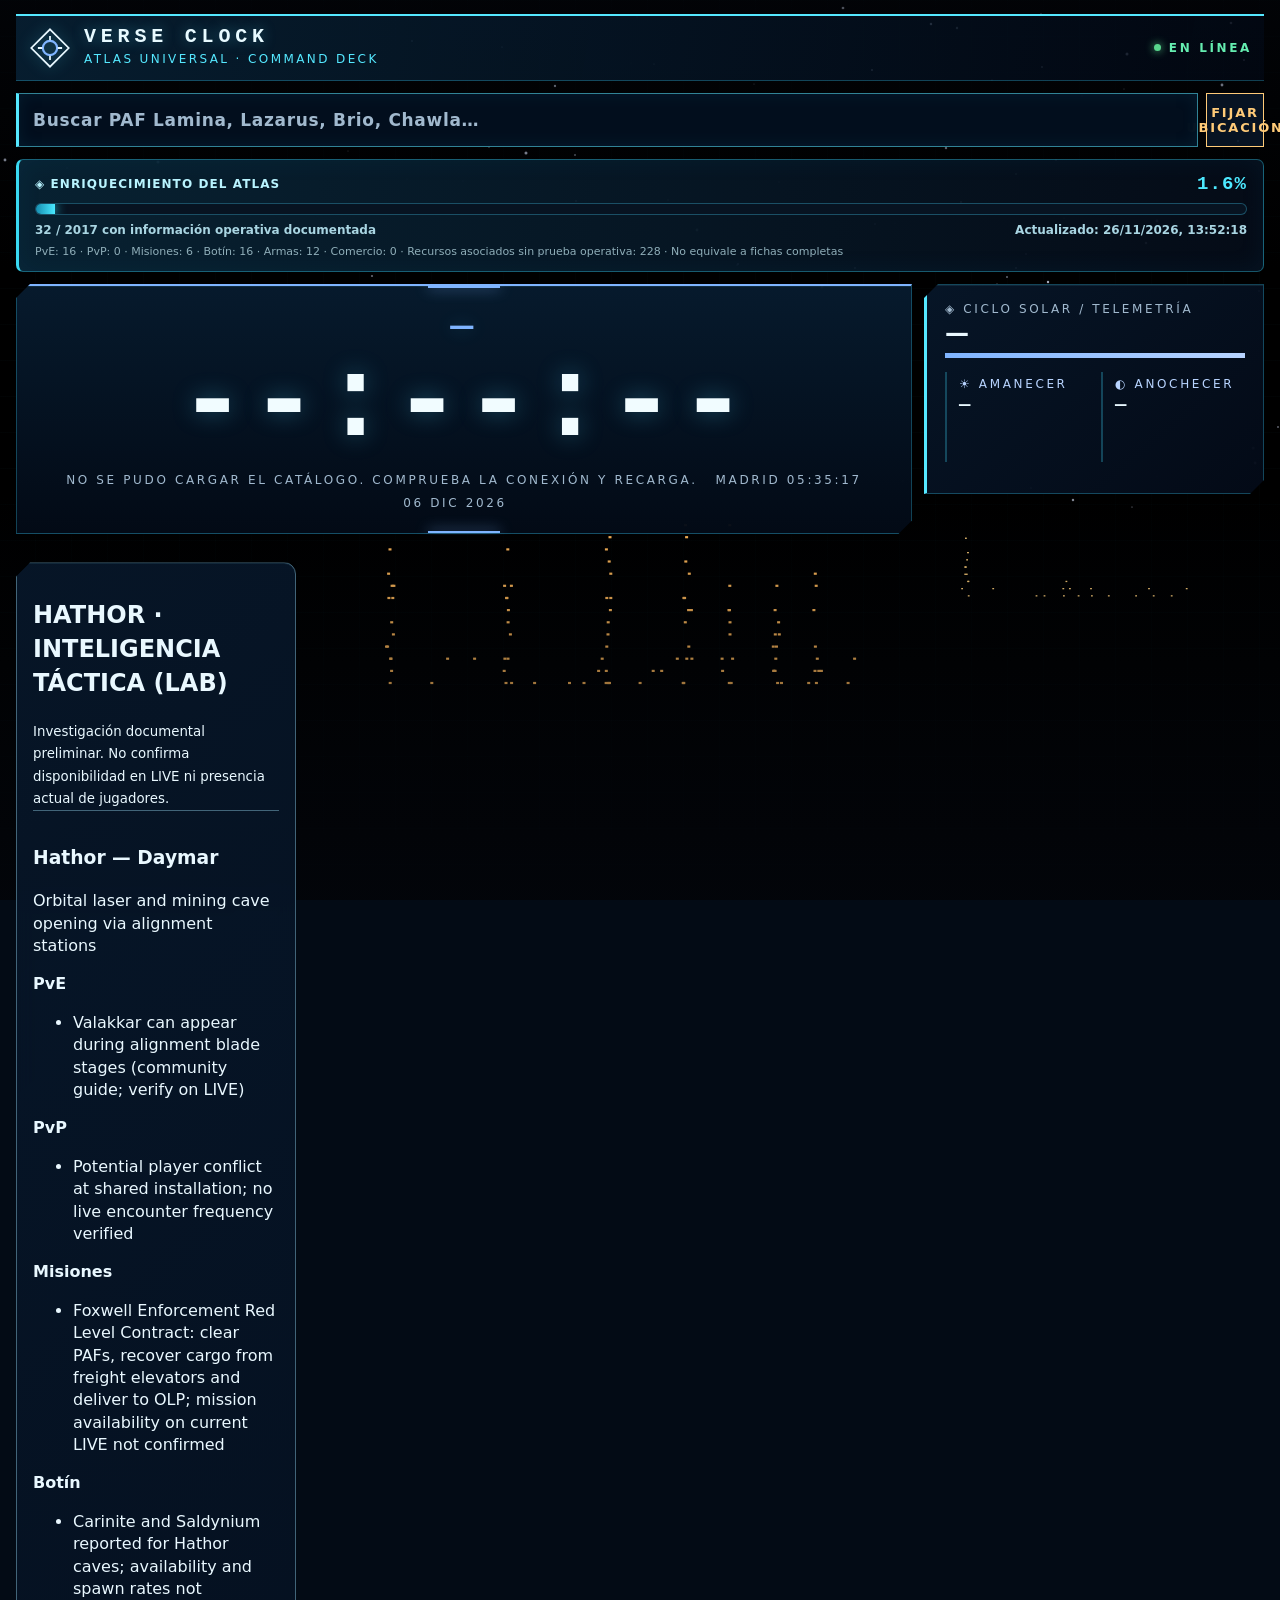
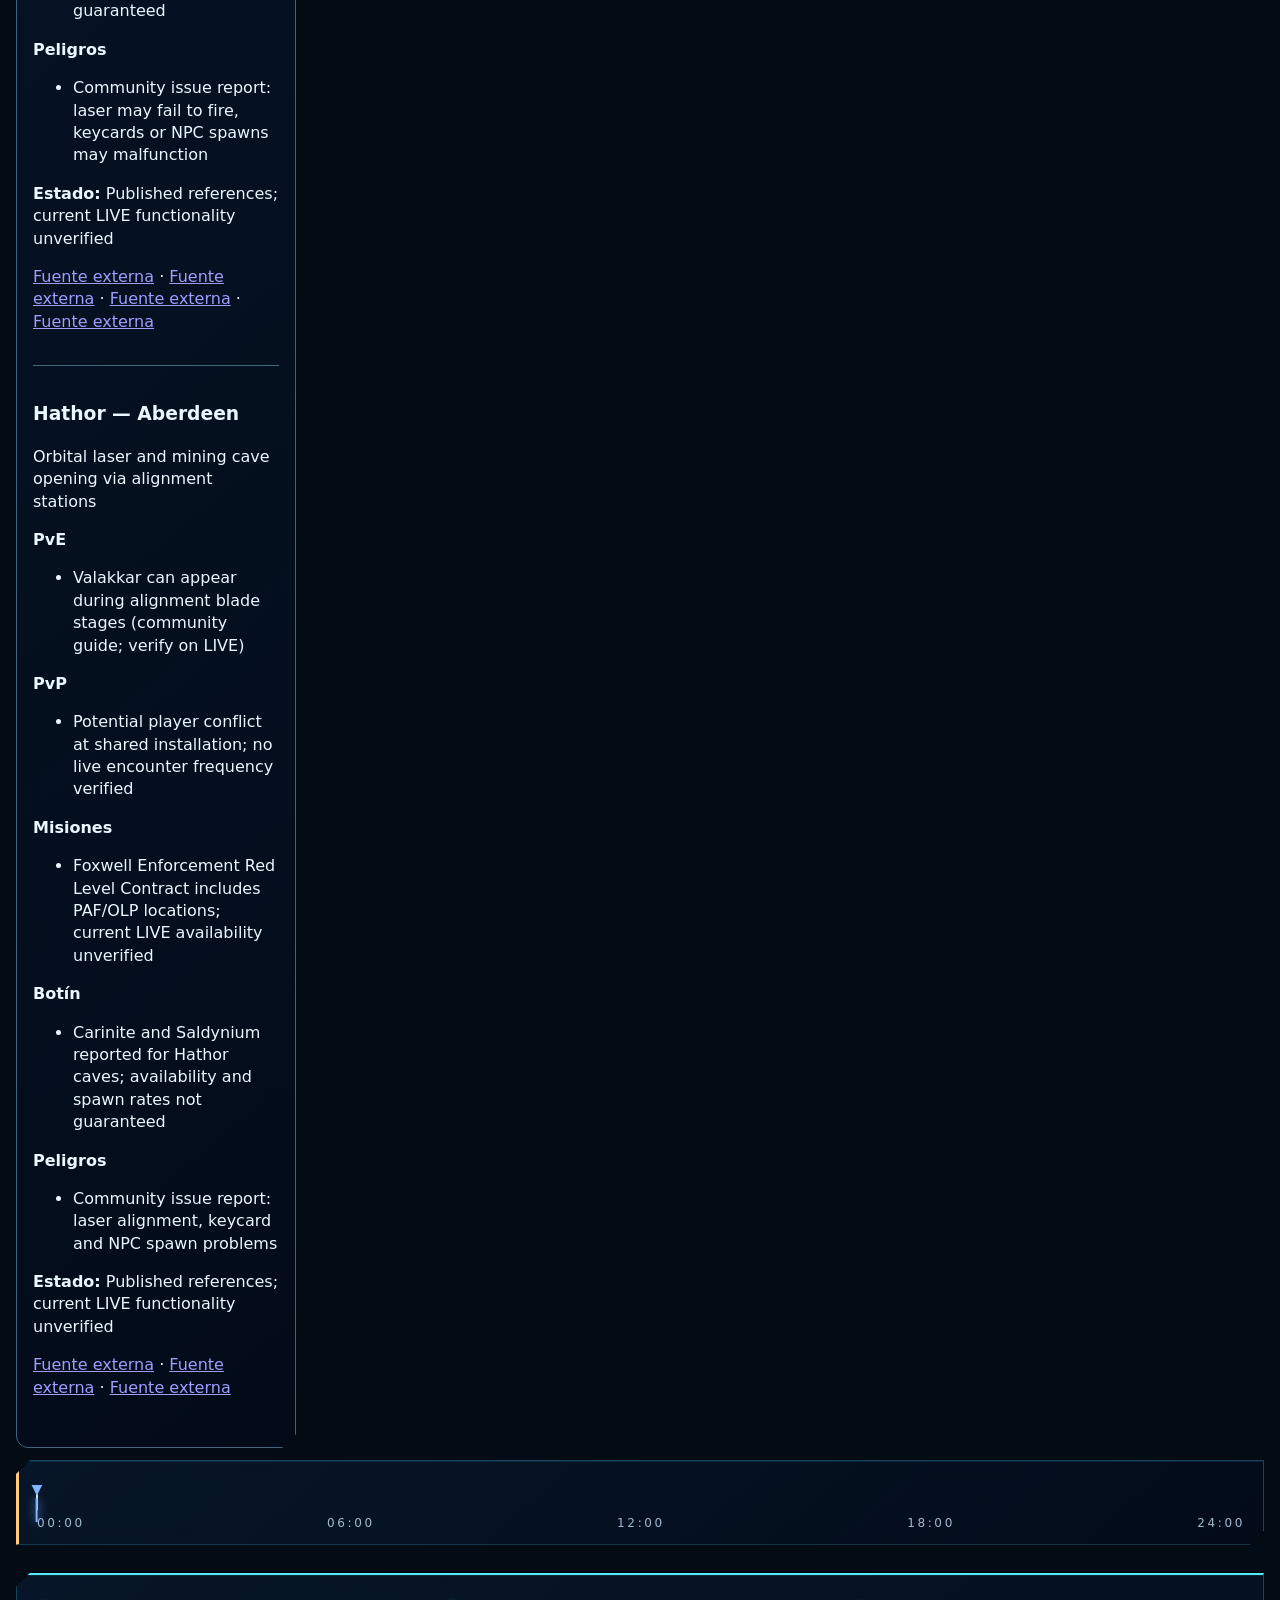
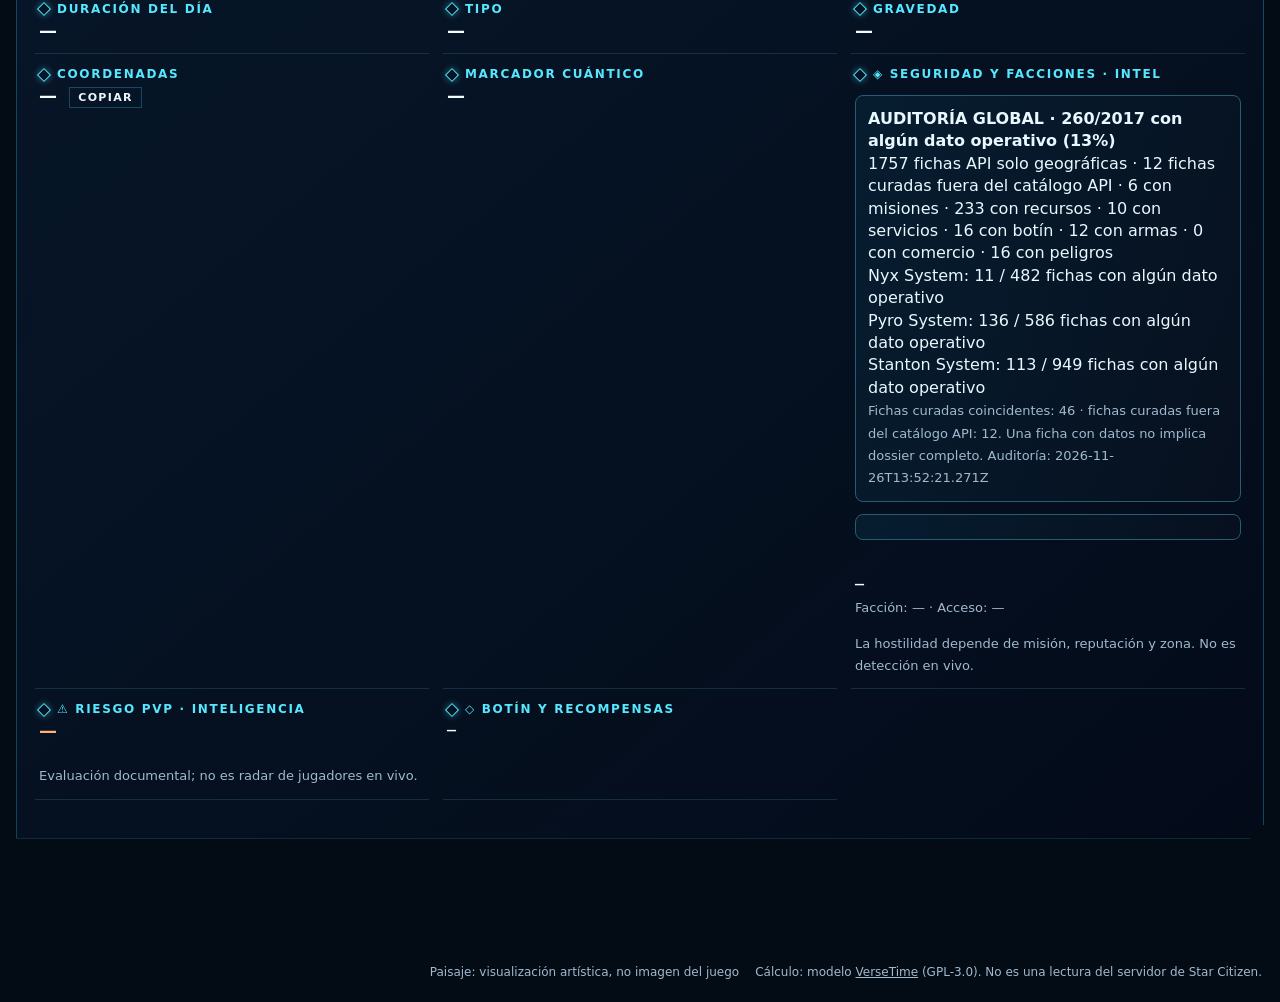
==== commit e1437a83: "Merge d2fb494e40f6f3612ae58a9d9e573b17c52956b2 into fcb08a4346cf38708719624e5c806cf19b424d72" ====
--- a/lab-preview/index.html
+++ b/lab-preview/index.html
@@ -185,9 +185,7 @@
 main>.atlas-search-stack>.atlas-progress{grid-area:auto!important;display:grid!important;visibility:visible!important;opacity:1!important;position:relative!important;inset:auto!important;transform:none!important;flex:0 0 auto!important;align-self:stretch!important;height:auto!important;min-height:104px!important;max-height:none!important;overflow:visible!important;margin:0!important;z-index:1!important}
 main>.atlas-search-stack>.atlas-progress .atlas-progress-track{display:block!important;width:100%!important;min-height:12px!important}
 @media(max-width:600px){main>.atlas-search-stack>.search{height:50px!important;min-height:50px!important;max-height:50px!important;flex-basis:50px!important}main>.atlas-search-stack>.search>#q,main>.atlas-search-stack>.search>#fav{height:50px!important;min-height:50px!important;max-height:50px!important}main>.atlas-search-stack>.search>#fav{flex-basis:50px!important;width:50px!important}main>.atlas-search-stack>.atlas-progress{min-height:112px!important}}
-main{align-content:start!important}main>.atlas-search-stack{align-self:start!important}main>.atlas-search-stack>.search{align-self:start!important}main>.atlas-search-stack>.atlas-progress{align-self:start!important} /* Keep LAB viewport exact on iPhone Safari and Chromium */html,body{max-width:100%;overflow-x:clip}main{box-sizing:border-box;width:100%;max-width:1280px;min-width:0}main>.atlas-search-stack{box-sizing:border-box;width:100%;min-width:0;max-width:100%}main>.atlas-search-stack>.search{box-sizing:border-box;min-width:0;max-width:100%}main>.atlas-search-stack>.atlas-progress{max-width:100%;min-width:0} .intel-tactical-cards{display:grid;grid-template-columns:repeat(2,minmax(0,1fr));gap:9px;margin:12px 0}.intel-tactical-card{min-width:0;border:1px solid rgba(75,185,216,.4);border-left:3px solid var(--deck-cyan,#42d8f0);padding:10px 11px;background:rgba(5,22,39,.88);border-radius:4px}.intel-tactical-card[data-kind="warning"]{border-left-color:#ffb547}.intel-tactical-card[data-kind="unknown"]{border-left-color:#77889a}.intel-tactical-title{font:700 11px var(--hud);letter-spacing:.08em;color:#8ecddd;margin-bottom:6px}.intel-tactical-value{font:600 12px/1.45 var(--hud);color:#e0f8ff;overflow-wrap:anywhere}.intel-tactical-card[data-kind="unknown"] .intel-tactical-value{color:#9cabb8}@media(max-width:390px){.intel-tactical-cards{grid-template-columns:1fr}} .intel-readiness{margin:12px 0;padding:12px;border:1px solid #285c70;background:linear-gradient(110deg,rgba(6,30,49,.95),rgba(7,16,31,.92));border-radius:8px}.intel-readiness-head{display:flex;align-items:center;justify-content:space-between;gap:8px;font:700 11px var(--hud);letter-spacing:.08em;color:#8de6ff}.intel-readiness-meter{height:7px;margin:9px 0;background:#1d3444;border-radius:9px;overflow:hidden}.intel-readiness-meter>span{display:block;height:100%;background:linear-gradient(90deg,#35a8c8,#66edba);transition:width .25s}.intel-readiness-caption{font:11px/1.5 var(--hud);color:#b0c6d2}.intel-source-links{display:flex;flex-wrap:wrap;gap:7px;margin:10px 0}.intel-source-links a{border:1px solid #396b7e;border-radius:5px;padding:7px 9px;background:#0d2638;color:#9ce7f4;font:700 11px var(--hud);text-decoration:none;overflow-wrap:anywhere}.intel-source-links a:focus-visible{outline:2px solid #fff}.intel-tactical-card{position:relative;overflow:hidden}.intel-tactical-card[data-kind="known"]{border-left-color:#55e5ad}.intel-tactical-card[data-kind="warning"]{border-left-color:#ffb547}.intel-tactical-card[data-kind="unknown"]{border-left-color:#758494}.intel-tactical-title{display:flex;align-items:center;gap:5px}.intel-tactical-card .intel-evidence{display:block;margin-top:6px;color:#88a6b6;font:10px var(--hud)} 
-.intel-newcomer-guide{margin:10px 0;padding:11px 13px;border:1px solid rgba(125,180,235,.4);border-left:3px solid #79b9f8;background:rgba(4,14,29,.82);border-radius:5px}.intel-newcomer-guide summary{cursor:pointer;list-style:none;font:700 13px/1.5 var(--hud);letter-spacing:.11em;color:#b6dcff}.intel-newcomer-guide summary::-webkit-details-marker{display:none}.intel-newcomer-guide summary:before{content:'+';display:inline-block;margin-right:9px;color:#7cb9f6}.intel-newcomer-guide[open] summary:before{content:'−'}.intel-newcomer-body{font:500 14px/1.5 var(--hud);color:#d5e2f0}.intel-newcomer-body p{margin:9px 0}.intel-newcomer-body small{color:#a8bdd2}
-</style></head>
+main{align-content:start!important}main>.atlas-search-stack{align-self:start!important}main>.atlas-search-stack>.search{align-self:start!important}main>.atlas-search-stack>.atlas-progress{align-self:start!important} /* Keep LAB viewport exact on iPhone Safari and Chromium */html,body{max-width:100%;overflow-x:clip}main{box-sizing:border-box;width:100%;max-width:1280px;min-width:0}main>.atlas-search-stack{box-sizing:border-box;width:100%;min-width:0;max-width:100%}main>.atlas-search-stack>.search{box-sizing:border-box;min-width:0;max-width:100%}main>.atlas-search-stack>.atlas-progress{max-width:100%;min-width:0} .intel-tactical-cards{display:grid;grid-template-columns:repeat(2,minmax(0,1fr));gap:9px;margin:12px 0}.intel-tactical-card{min-width:0;border:1px solid rgba(75,185,216,.4);border-left:3px solid var(--deck-cyan,#42d8f0);padding:10px 11px;background:rgba(5,22,39,.88);border-radius:4px}.intel-tactical-card[data-kind="warning"]{border-left-color:#ffb547}.intel-tactical-card[data-kind="unknown"]{border-left-color:#77889a}.intel-tactical-title{font:700 11px var(--hud);letter-spacing:.08em;color:#8ecddd;margin-bottom:6px}.intel-tactical-value{font:600 12px/1.45 var(--hud);color:#e0f8ff;overflow-wrap:anywhere}.intel-tactical-card[data-kind="unknown"] .intel-tactical-value{color:#9cabb8}@media(max-width:390px){.intel-tactical-cards{grid-template-columns:1fr}} .intel-readiness{margin:12px 0;padding:12px;border:1px solid #285c70;background:linear-gradient(110deg,rgba(6,30,49,.95),rgba(7,16,31,.92));border-radius:8px}.intel-readiness-head{display:flex;align-items:center;justify-content:space-between;gap:8px;font:700 11px var(--hud);letter-spacing:.08em;color:#8de6ff}.intel-readiness-meter{height:7px;margin:9px 0;background:#1d3444;border-radius:9px;overflow:hidden}.intel-readiness-meter>span{display:block;height:100%;background:linear-gradient(90deg,#35a8c8,#66edba);transition:width .25s}.intel-readiness-caption{font:11px/1.5 var(--hud);color:#b0c6d2}.intel-source-links{display:flex;flex-wrap:wrap;gap:7px;margin:10px 0}.intel-source-links a{border:1px solid #396b7e;border-radius:5px;padding:7px 9px;background:#0d2638;color:#9ce7f4;font:700 11px var(--hud);text-decoration:none;overflow-wrap:anywhere}.intel-source-links a:focus-visible{outline:2px solid #fff}.intel-tactical-card{position:relative;overflow:hidden}.intel-tactical-card[data-kind="known"]{border-left-color:#55e5ad}.intel-tactical-card[data-kind="warning"]{border-left-color:#ffb547}.intel-tactical-card[data-kind="unknown"]{border-left-color:#758494}.intel-tactical-title{display:flex;align-items:center;gap:5px}.intel-tactical-card .intel-evidence{display:block;margin-top:6px;color:#88a6b6;font:10px var(--hud)} </style></head>
 <body>
 <svg id="scene" aria-hidden="true"></svg>
 <div id="photo" aria-hidden="true">
@@ -235,7 +233,7 @@
   <div class="env" id="hazWrap" hidden><dt class="cap">Entorno</dt><dd id="haz"></dd></div>
   <div class="env"><dt class="cap">Coordenadas</dt><dd><span id="coord">—</span> <button id="copyCoord" class="mini" type="button">Copiar</button><br><small id="coordXYZ"></small></dd></div>
   <div class="env"><dt class="cap">Marcador cuántico</dt><dd><span id="qt">—</span><br><small id="qtRoute"></small></dd></div>
-  <div class="env"><dt class="cap">◈ Seguridad y facciones · Intel</dt><small id="mainIntelLocation" hidden></small><div id="atlasQuality" class="intel-readiness" aria-live="polite">Auditoría global de inteligencia: cargando…</div><details class="intel-newcomer-guide" aria-label="Guía rápida para nuevos jugadores"><summary>GUÍA DE CAMPO · ¿PRIMERA VEZ AQUÍ?</summary><div class="intel-newcomer-body"><p><strong>Antes de viajar a la ubicación seleccionada:</strong></p><ul id="intelNewcomerLocation" aria-live="polite"><li>Selecciona una ubicación para consultar sus datos.</li></ul><p>Antes de viajar: revisa <strong>acceso y facción</strong>, <strong>riesgos PvE/PvP</strong>, <strong>misiones</strong> y <strong>servicios de reparación</strong>. Las fichas pueden estar incompletas.</p><p><strong>PvE</strong> = enemigos controlados por el juego. <strong>PvP</strong> = otros jugadores. <strong>Loot</strong> = objetos que pueden aparecer; no son recompensas garantizadas. <strong>QT</strong> = viaje cuántico.</p><p><strong>CONFIRMADO EN PARCHE</strong> exige evidencia específica. <strong>DOCUMENTADO EN FUENTE</strong> puede describir una categoría, no esta ubicación. <strong>NO VERIFICADO</strong> significa que no debes contar con ese servicio.</p><p><strong>Si acabas de empezar:</strong> evita desplazarte por un botín no confirmado, comprueba si tienes equipo y combustible suficientes y no uses un punto de reparación sin verificar como única ruta de escape.</p><small>Esta guía no consulta el servidor ni detecta amenazas en tiempo real.</small></div></details><div id="intelReadiness" class="intel-readiness" aria-live="polite"></div><div id="intelTacticalCards" class="intel-tactical-cards" aria-label="Resumen táctico de la ubicación"></div><div id="intelSourceLinks" class="intel-source-links" aria-label="Fuentes de inteligencia"></div><p id="mainIntelApi" class="intel-api" hidden></p><dd id="securityThreat">—</dd><small>Facción: <span id="securityFaction">—</span> · Acceso: <span id="securityAccess">—</span></small><p id="securityNote"></p><div id="securityEvidence"></div><small>La hostilidad depende de misión, reputación y zona. No es detección en vivo.</small></div>
+  <div class="env"><dt class="cap">◈ Seguridad y facciones · Intel</dt><small id="mainIntelLocation" hidden></small><div id="atlasQuality" class="intel-readiness" aria-live="polite">Auditoría global de inteligencia: cargando…</div><div id="intelReadiness" class="intel-readiness" aria-live="polite"></div><div id="intelTacticalCards" class="intel-tactical-cards" aria-label="Resumen táctico de la ubicación"></div><div id="intelSourceLinks" class="intel-source-links" aria-label="Fuentes de inteligencia"></div><p id="mainIntelApi" class="intel-api" hidden></p><dd id="securityThreat">—</dd><small>Facción: <span id="securityFaction">—</span> · Acceso: <span id="securityAccess">—</span></small><p id="securityNote"></p><div id="securityEvidence"></div><small>La hostilidad depende de misión, reputación y zona. No es detección en vivo.</small></div>
   <div class="env"><dt class="cap">⚠ Riesgo PvP · inteligencia</dt><dd id="pvpRisk">—</dd><small id="pveRisk"></small><br><small>Evaluación documental; no es radar de jugadores en vivo.</small></div>
   <div class="env"><dt class="cap">◇ Botín y recompensas</dt><dd id="lootStatus">—</dd><small id="lootNote"></small></div>
   <div class="env src"><small id="envSrc"></small></div>
@@ -262,4 +260,5 @@
  <footer><span id="count"></span><span>Paisaje: visualización artística, no imagen del juego</span><span>Cálculo: modelo <a href="https://github.com/dydrmr/VerseTime">VerseTime</a> (GPL-3.0). No es una lectura del servidor de Star Citizen.</span></footer>
 </main>
 <script type="module" src="./src/app.js"></script>
+<script type="module" src="./src/hathor-research.js"></script>
 </body></html>
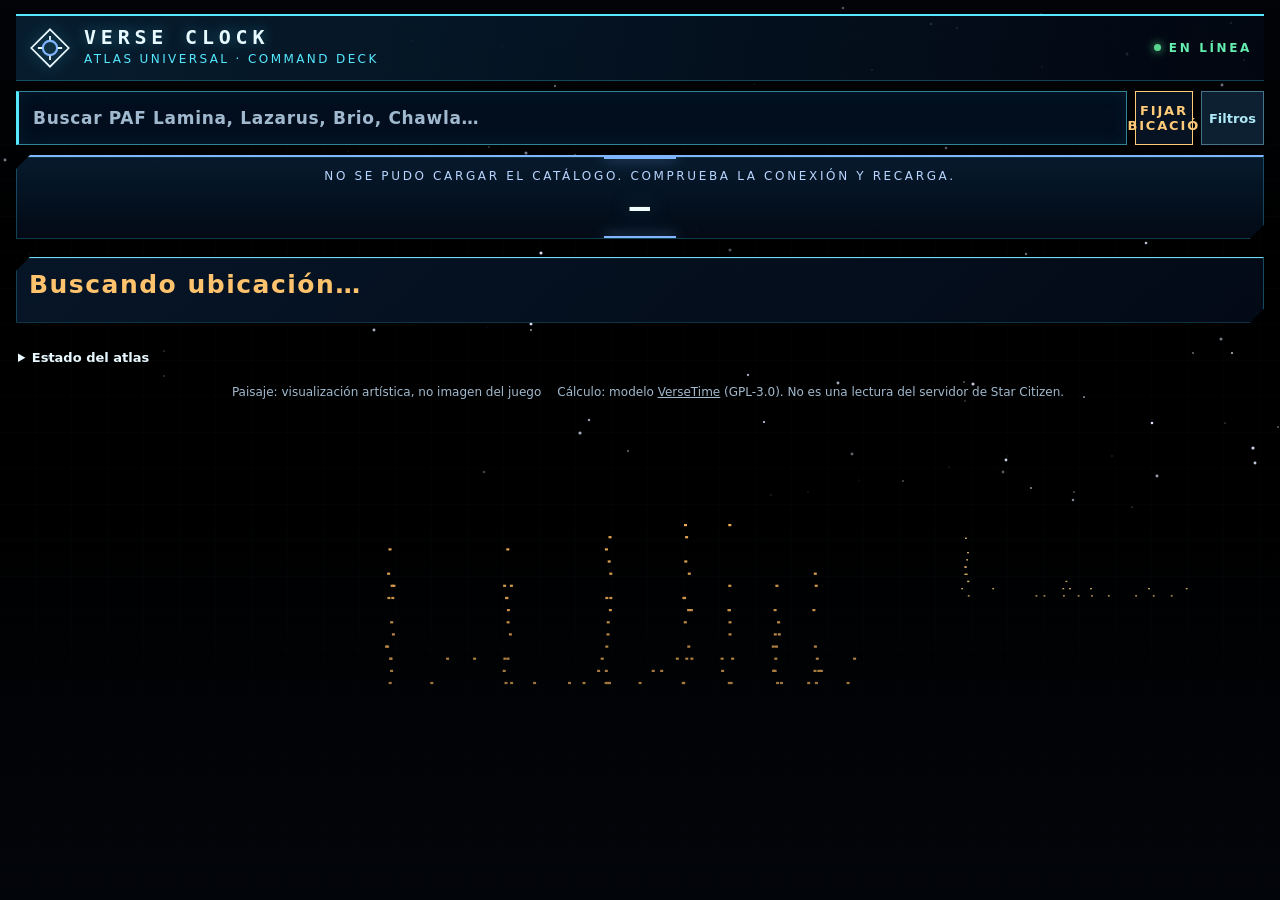
==== commit 22e321ec: "Merge ca97828fa4513ae3a1b933a3b0e3eaf45e4d15bf into fcb08a4346cf38708719624e5c806cf19b424d72" ====
--- a/lab-preview/index.html
+++ b/lab-preview/index.html
@@ -27,7 +27,7 @@
 @keyframes drift{from{transform:scale(1.02) translateX(0)}to{transform:scale(1.08) translateX(-1.2%)}}
 .shade{position:fixed;inset:0;z-index:1;pointer-events:none;background:linear-gradient(180deg,rgba(3,6,12,.55),rgba(3,6,12,0) 30%,rgba(3,6,12,0) 55%,rgba(3,6,12,.8))}
 main{position:relative;z-index:2;max-width:1280px;margin:0 auto;padding:max(14px,env(safe-area-inset-top)) max(16px,env(safe-area-inset-right)) max(18px,env(safe-area-inset-bottom)) max(16px,env(safe-area-inset-left));display:grid;gap:14px;
- grid-template-columns:minmax(0,1fr);grid-template-areas:"top" "search" "hero" "solar" "destination" "tl" "info" "view" "cards" "explore" "foot"}
+ grid-template-columns:minmax(0,1fr);grid-template-areas:"top" "search" "dossier" "hero" "solar" "destination" "tl" "info" "view" "cards" "explore" "foot"}
 .view{grid-area:view;height:28vh}
 .cap{text-transform:uppercase;letter-spacing:.22em;font-size:12px;color:var(--mute)}
 header{grid-area:top;display:flex;align-items:center;justify-content:space-between;gap:12px}
@@ -96,7 +96,7 @@
 footer a{color:var(--mute)}
 @media (min-width:960px){
  main{min-height:100vh;grid-template-columns:280px minmax(0,1fr) 340px;grid-template-rows:none;align-content:start;align-items:start;
-  grid-template-areas:"top top top" "search search search" "hero hero solar" "destination destination destination" "tl tl tl" "info info info" "view view view" "cards cards cards" "explore explore explore" "foot foot foot" }
+  grid-template-areas:"top top top" "search search search" "dossier dossier dossier" "hero hero solar" "destination destination destination" "tl tl tl" "info info info" "view view view" "cards cards cards" "explore explore explore" "foot foot foot" }
  .view{height:auto;min-height:120px}
  .hero{align-self:start;padding:26px 20px 22px}
  .info{grid-template-columns:1fr;align-self:start}
@@ -185,7 +185,27 @@
 main>.atlas-search-stack>.atlas-progress{grid-area:auto!important;display:grid!important;visibility:visible!important;opacity:1!important;position:relative!important;inset:auto!important;transform:none!important;flex:0 0 auto!important;align-self:stretch!important;height:auto!important;min-height:104px!important;max-height:none!important;overflow:visible!important;margin:0!important;z-index:1!important}
 main>.atlas-search-stack>.atlas-progress .atlas-progress-track{display:block!important;width:100%!important;min-height:12px!important}
 @media(max-width:600px){main>.atlas-search-stack>.search{height:50px!important;min-height:50px!important;max-height:50px!important;flex-basis:50px!important}main>.atlas-search-stack>.search>#q,main>.atlas-search-stack>.search>#fav{height:50px!important;min-height:50px!important;max-height:50px!important}main>.atlas-search-stack>.search>#fav{flex-basis:50px!important;width:50px!important}main>.atlas-search-stack>.atlas-progress{min-height:112px!important}}
-main{align-content:start!important}main>.atlas-search-stack{align-self:start!important}main>.atlas-search-stack>.search{align-self:start!important}main>.atlas-search-stack>.atlas-progress{align-self:start!important} /* Keep LAB viewport exact on iPhone Safari and Chromium */html,body{max-width:100%;overflow-x:clip}main{box-sizing:border-box;width:100%;max-width:1280px;min-width:0}main>.atlas-search-stack{box-sizing:border-box;width:100%;min-width:0;max-width:100%}main>.atlas-search-stack>.search{box-sizing:border-box;min-width:0;max-width:100%}main>.atlas-search-stack>.atlas-progress{max-width:100%;min-width:0} .intel-tactical-cards{display:grid;grid-template-columns:repeat(2,minmax(0,1fr));gap:9px;margin:12px 0}.intel-tactical-card{min-width:0;border:1px solid rgba(75,185,216,.4);border-left:3px solid var(--deck-cyan,#42d8f0);padding:10px 11px;background:rgba(5,22,39,.88);border-radius:4px}.intel-tactical-card[data-kind="warning"]{border-left-color:#ffb547}.intel-tactical-card[data-kind="unknown"]{border-left-color:#77889a}.intel-tactical-title{font:700 11px var(--hud);letter-spacing:.08em;color:#8ecddd;margin-bottom:6px}.intel-tactical-value{font:600 12px/1.45 var(--hud);color:#e0f8ff;overflow-wrap:anywhere}.intel-tactical-card[data-kind="unknown"] .intel-tactical-value{color:#9cabb8}@media(max-width:390px){.intel-tactical-cards{grid-template-columns:1fr}} .intel-readiness{margin:12px 0;padding:12px;border:1px solid #285c70;background:linear-gradient(110deg,rgba(6,30,49,.95),rgba(7,16,31,.92));border-radius:8px}.intel-readiness-head{display:flex;align-items:center;justify-content:space-between;gap:8px;font:700 11px var(--hud);letter-spacing:.08em;color:#8de6ff}.intel-readiness-meter{height:7px;margin:9px 0;background:#1d3444;border-radius:9px;overflow:hidden}.intel-readiness-meter>span{display:block;height:100%;background:linear-gradient(90deg,#35a8c8,#66edba);transition:width .25s}.intel-readiness-caption{font:11px/1.5 var(--hud);color:#b0c6d2}.intel-source-links{display:flex;flex-wrap:wrap;gap:7px;margin:10px 0}.intel-source-links a{border:1px solid #396b7e;border-radius:5px;padding:7px 9px;background:#0d2638;color:#9ce7f4;font:700 11px var(--hud);text-decoration:none;overflow-wrap:anywhere}.intel-source-links a:focus-visible{outline:2px solid #fff}.intel-tactical-card{position:relative;overflow:hidden}.intel-tactical-card[data-kind="known"]{border-left-color:#55e5ad}.intel-tactical-card[data-kind="warning"]{border-left-color:#ffb547}.intel-tactical-card[data-kind="unknown"]{border-left-color:#758494}.intel-tactical-title{display:flex;align-items:center;gap:5px}.intel-tactical-card .intel-evidence{display:block;margin-top:6px;color:#88a6b6;font:10px var(--hud)} </style></head>
+main{align-content:start!important}main>.atlas-search-stack{align-self:start!important}main>.atlas-search-stack>.search{align-self:start!important}main>.atlas-search-stack>.atlas-progress{align-self:start!important} /* Keep LAB viewport exact on iPhone Safari and Chromium */html,body{max-width:100%;overflow-x:clip}main{box-sizing:border-box;width:100%;max-width:1280px;min-width:0}main>.atlas-search-stack{box-sizing:border-box;width:100%;min-width:0;max-width:100%}main>.atlas-search-stack>.search{box-sizing:border-box;min-width:0;max-width:100%}main>.atlas-search-stack>.atlas-progress{max-width:100%;min-width:0} .intel-tactical-cards{display:grid;grid-template-columns:repeat(2,minmax(0,1fr));gap:9px;margin:12px 0}.intel-tactical-card{min-width:0;border:1px solid rgba(75,185,216,.4);border-left:3px solid var(--deck-cyan,#42d8f0);padding:10px 11px;background:rgba(5,22,39,.88);border-radius:4px}.intel-tactical-card[data-kind="warning"]{border-left-color:#ffb547}.intel-tactical-card[data-kind="unknown"]{border-left-color:#77889a}.intel-tactical-title{font:700 11px var(--hud);letter-spacing:.08em;color:#8ecddd;margin-bottom:6px}.intel-tactical-value{font:600 12px/1.45 var(--hud);color:#e0f8ff;overflow-wrap:anywhere}.intel-tactical-card[data-kind="unknown"] .intel-tactical-value{color:#9cabb8}@media(max-width:390px){.intel-tactical-cards{grid-template-columns:1fr}} .intel-readiness{margin:12px 0;padding:12px;border:1px solid #285c70;background:linear-gradient(110deg,rgba(6,30,49,.95),rgba(7,16,31,.92));border-radius:8px}.intel-readiness-head{display:flex;align-items:center;justify-content:space-between;gap:8px;font:700 11px var(--hud);letter-spacing:.08em;color:#8de6ff}.intel-readiness-meter{height:7px;margin:9px 0;background:#1d3444;border-radius:9px;overflow:hidden}.intel-readiness-meter>span{display:block;height:100%;background:linear-gradient(90deg,#35a8c8,#66edba);transition:width .25s}.intel-readiness-caption{font:11px/1.5 var(--hud);color:#b0c6d2}.intel-source-links{display:flex;flex-wrap:wrap;gap:7px;margin:10px 0}.intel-source-links a{border:1px solid #396b7e;border-radius:5px;padding:7px 9px;background:#0d2638;color:#9ce7f4;font:700 11px var(--hud);text-decoration:none;overflow-wrap:anywhere}.intel-source-links a:focus-visible{outline:2px solid #fff}.intel-tactical-card{position:relative;overflow:hidden}.intel-tactical-card[data-kind="known"]{border-left-color:#55e5ad}.intel-tactical-card[data-kind="warning"]{border-left-color:#ffb547}.intel-tactical-card[data-kind="unknown"]{border-left-color:#758494}.intel-tactical-title{display:flex;align-items:center;gap:5px}.intel-tactical-card .intel-evidence{display:block;margin-top:6px;color:#88a6b6;font:10px var(--hud)} .location-dossier-panel{grid-area:dossier;padding:14px;min-width:0;scroll-margin-top:12px;border-top:2px solid var(--deck-cyan)}
+.location-dossier-header{display:flex;justify-content:space-between;align-items:flex-start;gap:8px;flex-wrap:wrap;margin-bottom:10px}
+.location-dossier-header #mainIntelLocation{margin:0;font:700 19px var(--hud);text-transform:none}
+#searchAgain{font-size:12px;min-height:30px}
+#locationDossier:not([hidden]){display:grid;gap:10px;grid-template-columns:minmax(0,1fr)}
+#locationDossier>small,#locationDossier>.location-dossier-nav{grid-column:1/-1}
+@media(min-width:720px){#locationDossier:not([hidden]){grid-template-columns:repeat(2,minmax(0,1fr))}}
+@media(min-width:1120px){#locationDossier:has(>.location-dossier-block:nth-last-child(3)){grid-template-columns:repeat(3,minmax(0,1fr))}}
+.atlas-progress summary{width:fit-content;cursor:pointer;color:var(--mute);font-size:12px}
+.location-dossier-panel[hidden]{display:none}
+.location-dossier-block{border-left:3px solid #55d7f1;padding:10px 12px;background:#0a2334;color:#e0f8ff;overflow-wrap:anywhere}
+.location-dossier-block h3{margin:0 0 5px;font:700 15px var(--hud);color:#8ee8ff}
+.location-dossier-block p{margin:0;font:600 15px/1.45 var(--hud)}
+#locationEvidence,.dossier-limit{color:#b7d3de;font:500 13px/1.4 var(--hud);overflow-wrap:anywhere}
+#locationEvidence{margin:4px 0 10px}
+.dossier-limit{display:block;margin:3px 0 8px;padding-left:8px;border-left:1px solid #4b8599}
+.location-dossier-nav{display:flex;flex-wrap:wrap;gap:8px;margin:8px 0}
+.location-dossier-nav button{color:#c9f1fc;background:#0d2638;border:1px solid #4b8599;border-radius:4px;padding:8px;font:700 14px var(--hud);cursor:pointer}
+</style>
+<link rel="stylesheet" href="./src/tactical-icons.css">
+</head>
 <body>
 <svg id="scene" aria-hidden="true"></svg>
 <div id="photo" aria-hidden="true">
@@ -204,55 +224,72 @@
   <span class="cap net" id="net">En línea</span>
  </header>
 
- <section class="panel hero" aria-live="off">
-  <h1 id="place">—</h1>
-  <time id="clock">--:--:--</time>
-  <div class="sub cap"><span id="where">Cargando catálogo…</span><span>Madrid <span id="mad">--:--:--</span></span><span id="date"></span><span id="rate"></span><span id="envMini"></span></div>
+ <div class="atlas-search-stack"><div class="search">
+  <input id="q" type="search" autocomplete="off" autocapitalize="off" spellcheck="false" placeholder="Buscar PAF Lamina, Lazarus, Brio, Chawla…" aria-label="Buscar ubicación" role="combobox" aria-autocomplete="list" aria-expanded="false" aria-controls="suggestions">
+  <button id="fav" type="button" aria-pressed="false">Fijar ubicación</button>
+   <button id="filterToggle" type="button" aria-expanded="false" aria-controls="searchFilters">Filtros</button>
+ </div>
+<div id="searchFilters" hidden>
+<div class="tactical-toolbar">
+ <label class="stanton-zone">Zona <select id="stantonZone" aria-label="Zona logística">
+  <option value="">Todas las zonas</option><option value="Stanton">Todo Stanton</option><option value="Pyro">Todo Pyro</option><option value="Nyx">Todo Nyx</option><option value="lagrange">Puntos Lagrange</option><option value="unassigned">Sin planeta o luna asignados</option>
+ </select></label>
+ <div id="tacticalFilters" class="tactical-filters" role="group" aria-label="Filtros tácticos"></div>
+ <div class="tactical-tools">
+  <button id="operationsToggle" class="mini" type="button" aria-pressed="false" aria-controls="tacticalPanel">Modo Operaciones</button>
+  <a href="./iconos.html">Iconografía</a>
+ </div>
+</div>
+</div>
+  <div id="suggestions" class="suggest" role="listbox" aria-label="Sugerencias de ubicaciones" hidden></div>
+ </div>
+
+ <section class="solar-console" id="solar" aria-label="Reloj y ciclo solar">
+  <div class="panel hero">
+   <span class="cap" id="where">Hora local</span>
+   <time id="clock">—</time>
+  </div>
+  <div class="panel solar" id="solarEvents" hidden>
+   <div class="ph">
+    <span class="cap">Ciclo solar</span>
+    <strong id="phase"></strong>
+   </div>
+   <div class="ev">
+    <div id="riseEvent" hidden><span class="cap">Amanecer en</span><strong id="riseIn"></strong></div>
+    <div id="setEvent" hidden><span class="cap">Anochecer en</span><strong id="setIn"></strong></div>
+   </div>
+  </div>
+  <div class="panel tlw" id="solarTimeline" role="group" aria-label="Ciclo solar de 24 horas locales" hidden>
+   <div class="tl" id="tl" aria-hidden="true">
+    <span class="mk" id="tlRise"></span>
+    <span class="mk" id="tlSet"></span>
+    <span id="tlNow"></span>
+   </div>
+   <div class="tll cap" aria-hidden="true"><span>00:00</span><span>06:00</span><span>12:00</span><span>18:00</span><span>24:00</span></div>
+  </div>
  </section>
- <div class="view" aria-hidden="true"></div>
-
- <section class="panel solar" id="solar">
-  <div><div class="ph"><span class="cap">◈ CICLO SOLAR / TELEMETRÍA</span><span class="cap" id="pct"></span></div>
-   <div id="phase">—</div><div class="meter"><div id="bar"></div></div></div>
-  <div class="ev">
-   <div><span class="cap">☀ AMANECER</span><strong id="riseIn">—</strong><span class="cap" id="riseAt"></span></div>
-   <div><span class="cap">◐ ANOCHECER</span><strong id="setIn">—</strong><span class="cap" id="setAt"></span></div>
-  </div>
+
+ <section id="tacticalPanel" class="panel location-dossier-panel" aria-labelledby="mainIntelLocation">
+  <div class="location-heading">
+   <h1 id="mainIntelLocation">Buscando ubicación…</h1>
+   <p id="locationMeta"></p>
+  </div>
+  <p id="locationEvidence" hidden></p>
+  <div id="locationDossier"></div>
  </section>
 
- <section id="destinationIntel" class="panel destination-intel" hidden aria-live="polite"><div class="destination-head"><span class="cap">DESTINO SELECCIONADO · INTEL</span><button id="destinationClose" type="button" aria-label="Cerrar ficha de destino">✕</button></div><h2 id="destinationName">—</h2><p id="destinationMeta"></p><div class="destination-climate"><div><span class="cap">CLIMA / ENTORNO DEL CUERPO</span><strong id="destinationClimate">—</strong></div><div><span class="cap">TEMPERATURA EN EL DESTINO</span><strong id="destinationTemperature">—</strong></div></div><div class="destination-stats"><div><span class="cap">RIESGO PvP</span><strong id="destinationPvp">—</strong></div><div><span class="cap">RIESGO PvE</span><strong id="destinationPve">—</strong></div></div><div class="destination-stats destination-stats-extra"><div><span class="cap">CONTROL / FACCIÓN</span><strong id="destinationFaction">—</strong></div><div><span class="cap">ACCESO</span><strong id="destinationAccess">—</strong></div></div><div class="destination-brief"><div><span class="cap">AMENAZA / ENTORNO</span><p id="destinationHazards">Sin datos específicos verificados</p></div><div><span class="cap">PREPARACIÓN DEL PILOTO</span><p id="destinationPrep">Revisar contrato y condiciones antes de entrar</p></div><div><span class="cap">BOTÍN / RECURSOS</span><p id="destinationLoot"></p></div></div><small id="destinationEvidence"></small><p id="destinationNotes"></p><a id="destinationSource" target="_blank" rel="noopener noreferrer">Consultar fuente</a><small class="destination-disclaimer">Inteligencia documental, no radar de actividad en vivo. La hora solar corresponde al último lugar de superficie seleccionado.</small></section>
- <section class="panel tlw" aria-label="Día local de la ubicación">
-  <div class="tl" id="tl"><span class="mk" id="tlRise"></span><span class="mk" id="tlSet"></span><span id="tlNow">▼</span></div>
-  <div class="tll cap"><span>00:00</span><span>06:00</span><span>12:00</span><span>18:00</span><span>24:00</span></div>
- </section>
-
- <dl class="panel info">
-  <div><dt class="cap">Duración del día</dt><dd id="dayLen">—</dd></div>
-  <div><dt class="cap">Tipo</dt><dd id="kind">—</dd></div>
-  <div class="env"><dt class="cap">Gravedad</dt><dd><span id="grav">—</span> <small id="gravHint"></small></dd></div>
-  <div class="env" id="hazWrap" hidden><dt class="cap">Entorno</dt><dd id="haz"></dd></div>
-  <div class="env"><dt class="cap">Coordenadas</dt><dd><span id="coord">—</span> <button id="copyCoord" class="mini" type="button">Copiar</button><br><small id="coordXYZ"></small></dd></div>
-  <div class="env"><dt class="cap">Marcador cuántico</dt><dd><span id="qt">—</span><br><small id="qtRoute"></small></dd></div>
-  <div class="env"><dt class="cap">◈ Seguridad y facciones · Intel</dt><small id="mainIntelLocation" hidden></small><div id="atlasQuality" class="intel-readiness" aria-live="polite">Auditoría global de inteligencia: cargando…</div><div id="intelReadiness" class="intel-readiness" aria-live="polite"></div><div id="intelTacticalCards" class="intel-tactical-cards" aria-label="Resumen táctico de la ubicación"></div><div id="intelSourceLinks" class="intel-source-links" aria-label="Fuentes de inteligencia"></div><p id="mainIntelApi" class="intel-api" hidden></p><dd id="securityThreat">—</dd><small>Facción: <span id="securityFaction">—</span> · Acceso: <span id="securityAccess">—</span></small><p id="securityNote"></p><div id="securityEvidence"></div><small>La hostilidad depende de misión, reputación y zona. No es detección en vivo.</small></div>
-  <div class="env"><dt class="cap">⚠ Riesgo PvP · inteligencia</dt><dd id="pvpRisk">—</dd><small id="pveRisk"></small><br><small>Evaluación documental; no es radar de jugadores en vivo.</small></div>
-  <div class="env"><dt class="cap">◇ Botín y recompensas</dt><dd id="lootStatus">—</dd><small id="lootNote"></small></div>
-  <div class="env src"><small id="envSrc"></small></div>
- </dl>
-
  <div id="cards" aria-label="Ubicaciones fijadas"></div>
-
- 
-<div class="atlas-search-stack"><div class="search">
-  <input id="q" type="search" autocomplete="off" autocapitalize="off" spellcheck="false" placeholder="Buscar PAF Lamina, Lazarus, Brio, Chawla…" aria-label="Buscar ubicación" role="combobox" aria-autocomplete="list" aria-expanded="false" aria-controls="suggestions">
-  <div id="suggestions" class="suggest" role="listbox" aria-label="Sugerencias de ubicaciones" hidden></div>
-  <button id="fav" type="button" aria-pressed="false">Fijar ubicación</button>
- </div>
+ <details class="atlas-audit"><summary>Estado del atlas</summary>
 <section class="atlas-progress" aria-label="Progreso del enriquecimiento universal" aria-live="polite">
- <div class="atlas-progress-top"><strong>◈ ENRIQUECIMIENTO DEL ATLAS</strong><span id="atlasProgressPercent">—</span></div>
- <div class="atlas-progress-track" role="progressbar" id="atlasProgressBar" aria-label="Ubicaciones consultadas" aria-valuemin="0" aria-valuemax="2017" aria-valuenow="0"><span id="atlasProgressFill"></span></div>
+ <div class="atlas-progress-top"><strong>ENRIQUECIMIENTO DEL ATLAS</strong><span id="atlasProgressPercent">—</span></div>
+ <div class="atlas-progress-track" role="progressbar" id="atlasProgressBar" aria-label="Ubicaciones con ficha táctica o de servicios con fuentes" aria-valuemin="0" aria-valuemax="2017" aria-valuenow="0"><span id="atlasProgressFill"></span></div>
  <div class="atlas-progress-bottom"><span id="atlasProgressCount">Cargando cobertura…</span><span id="atlasProgressUpdated">Esperando sincronización</span></div>
- <small id="atlasProgressQuality">El progreso mide ubicaciones consultadas, no fichas con botín completo.</small>
-</section></div>
+ <small id="atlasProgressQuality">Fichas con fuentes y contenido visible en el buscador.</small>
+ <details><summary>Cobertura de Stanton</summary><div id="stantonCoverage"></div></details>
+ <details><summary>Auditoría de Pyro</summary><p id="pyroCoverage"></p></details>
+ <details><summary>Auditoría de Nyx</summary><p id="nyxCoverage"></p></details>
+ <details><summary>Auditoría del catálogo base</summary><div id="atlasQuality" class="intel-readiness">Cargando catálogo base…</div></details>
+</section></details>
 
  <section class="panel atlas-hub" aria-label="Explorador universal" hidden aria-hidden="true"><div class="atlas-head"><div><span class="cap">VERSE INTELLIGENCE</span><h2>EXPLORADOR UNIVERSAL</h2></div><span class="cap">Stanton · Pyro · Nyx</span></div><div class="atlas-tabs" role="tablist" aria-label="Explorar el universo"><button type="button" role="tab" id="atlasTabPoi" aria-controls="atlasPanePoi" aria-selected="true">ESTACIONES Y PUESTOS</button><button type="button" role="tab" id="atlasTabIntel" aria-controls="atlasPaneIntel" aria-selected="false">MISIONES Y PLANOS</button></div><div id="atlasPanePoi" role="tabpanel" aria-labelledby="atlasTabPoi"> <section class="panel poi-atlas" aria-label="Atlas de estaciones y puestos"><h2>ATLAS · ESTACIONES Y PUESTOS</h2><div class="poi-controls"><input id="poiQuery" type="search" placeholder="Orbituary, Headhunters, refinería…" aria-label="Buscar estaciones, puestos y facciones"><select id="poiSystem" aria-label="Sistema"><option value="">Todos los sistemas</option><option>Stanton</option><option>Pyro</option><option>Nyx</option></select><select id="poiService" aria-label="Servicio"><option value="">Todos los servicios</option><option value="refinery">Refinería (indicada)</option></select></div><small id="poiCount" class="poi-meta">Cargando ubicaciones…</small><div id="poiResults" class="poi-results"></div></section>
 </div><div id="atlasPaneIntel" role="tabpanel" aria-labelledby="atlasTabIntel" hidden> <section class="panel intel-explorer" aria-label="Atlas de contratos y planos"><div class="intel-head"><h2>ATLAS · CONTRATOS Y PLANOS</h2><span class="cap">Datos documentados · no LIVE</span></div><input id="intelQuery" class="intel-query" type="search" placeholder="Buscar plano, misión, facción o sistema…" aria-label="Buscar planos y misiones"><small id="intelCoverage" class="poi-meta">Cargando contratos…</small><div id="intelSuggestions" class="intel-suggestions" aria-label="Sugerencias de búsqueda"></div><div id="intelResults" class="intel-results" aria-live="polite"><span class="intel-empty">Cargando catálogo de contratos…</span></div></section>
@@ -260,5 +297,4 @@
  <footer><span id="count"></span><span>Paisaje: visualización artística, no imagen del juego</span><span>Cálculo: modelo <a href="https://github.com/dydrmr/VerseTime">VerseTime</a> (GPL-3.0). No es una lectura del servidor de Star Citizen.</span></footer>
 </main>
 <script type="module" src="./src/app.js"></script>
-<script type="module" src="./src/hathor-research.js"></script>
 </body></html>
--- a/lab-preview/src/tactical-icons.css
+++ b/lab-preview/src/tactical-icons.css
@@ -0,0 +1,131 @@
+.tactical-icon {
+  --icon-ink: #70daf1;
+  display: inline-block;
+  flex: none;
+  vertical-align: middle;
+  color: var(--icon-ink);
+  fill: none;
+  stroke: currentColor;
+  stroke-width: 1.65;
+  stroke-linecap: round;
+  stroke-linejoin: round;
+  overflow: visible;
+}
+.tactical-icon[data-tone="danger"] { --icon-ink: #ff747c; }
+.tactical-icon[data-tone="warning"] { --icon-ink: #ffc36d; }
+.tactical-icon[data-tone="service"] { --icon-ink: #75e1b1; }
+.tactical-icon[data-state="unknown"] { opacity: .75; }
+.tactical-icon[data-state="unavailable"] > path { opacity: .48; }
+.tactical-icon-state { color: #b4c4d3; }
+.tactical-icon-state rect { fill: #071521; }
+[data-state="confirmed"] .tactical-icon-state { color: #75e1b1; }
+[data-state="possible"] .tactical-icon-state { color: #ffc36d; }
+[data-state="unavailable"] .tactical-icon-state { color: #ff747c; }
+.tactical-toolbar,.tactical-filters,.tactical-tools,.tactical-label {
+  display: flex;
+  align-items: center;
+  gap: 8px;
+}
+.tactical-toolbar { flex-wrap: wrap; justify-content: space-between; }
+.tactical-filters,.tactical-tools { flex-wrap: wrap; }
+.tactical-filters button,#operationsToggle {
+  background: #0c2031;
+  border: 1px solid #46728b;
+  border-radius: 4px;
+  color: #d9f2ff;
+  font: 700 14px var(--hud,system-ui);
+  min-height: 36px;
+  padding: 5px 9px;
+  cursor: pointer;
+}
+.tactical-filters button[aria-pressed="true"],#operationsToggle[aria-pressed="true"] { border-color:#70daf1;background:#204253; }
+.tactical-tools a { color: #70daf1; font-size: 14px; }
+#operationsPanel { margin: 8px 0; padding: 12px; border: 1px solid #46728b; background: #0b2032; }
+#operationsPanel h3 { margin: 0 0 8px; font: 700 17px var(--hud,system-ui); }
+.service-icons { list-style: none; padding: 0; margin: 8px 0 0; display: flex; flex-wrap: wrap; gap: 8px 16px; }
+.service-icons li { color: #d9f2ff; font-size: 13px; }
+@media(max-width:520px) {
+  .tactical-filters,.tactical-tools { gap: 6px; }
+  .tactical-filters button,#operationsToggle { min-height: 44px; }
+}
+.stanton-zone { display:flex;align-items:center;gap:8px;font-weight:700;color:#d9f2ff }
+.stanton-zone select { min-height:44px;max-width:100%;background:#0c2031;color:#e4f2fa;border:1px solid #46728b;padding:5px 8px;border-radius:4px }
+.stanton-metrics { display:grid;grid-template-columns:repeat(auto-fit,minmax(min(100%,250px),1fr));gap:8px }
+.stanton-metrics div { border:1px solid #46728b;padding:7px }
+.stanton-metrics dd { margin:0;display:flex;gap:8px;align-items:center }
+.stanton-metrics progress { height:8px;flex:1;min-width:0;accent-color:#70daf1 }
+.stanton-source { color:#70daf1 }
+
+.stanton-pending { grid-column:1/-1;color:#b5d5e6;padding:8px 0 }
+.stanton-pending summary { cursor:pointer }
+/* The DOM and visual order match at every viewport. */
+main { display:flex;flex-direction:column;gap:10px;align-items:stretch }
+main > .atlas-search-stack { gap:0!important }
+#searchFilters { position:relative;padding-top:5px;color:#a9c4d4 }
+#searchFilters > summary,.atlas-audit > summary {
+ cursor:pointer;width:fit-content;font:700 13px var(--hud,system-ui);padding:5px 2px;
+}
+#searchFilters .tactical-toolbar { padding:8px 0 }
+main > .solar-console {
+ display:grid;grid-template-columns:minmax(0,1fr);grid-template-areas:"hero" "solar" "tl";gap:8px;
+}
+.solar-console .hero { align-self:stretch;padding:8px 12px 10px }
+.solar-console #where { display:block;color:var(--acc2);margin-bottom:4px;overflow-wrap:anywhere }
+.solar-console #clock { font-size:clamp(34px,13.5cqi,108px) }
+.solar-console:has(#solarEvents[hidden]) #clock { font-size:34px }
+.solar-console .solar {
+ align-self:stretch;min-height:0;padding:8px 13px 11px;gap:5px;
+}
+.solar-console .ph { gap:10px }
+.solar-console #phase { color:var(--acc);font-size:18px }
+.solar-console .ev { min-height:0;padding-top:4px }
+.solar-console .ev strong { font-size:clamp(13px,3.5vw,19px);min-height:0 }
+.solar-console .solar-next { border-color:var(--acc) }
+.solar-console [hidden] { display:none }
+.solar-console .ev:not(:has(> :not([hidden]))) { display:none }
+.solar-console .tlw { padding:5px 17px 7px }
+.solar-console .tl { margin:14px 0 9px;background:#304255 }
+.solar-console .tll { letter-spacing:.09em;font-weight:700;color:var(--ink) }
+.solar-console #tlNow { top:-7px;width:2px;height:20px;background:var(--acc);box-shadow:0 0 10px var(--acc) }
+.solar-console #tlNow::before {
+ content:"";position:absolute;bottom:100%;left:50%;transform:translateX(-50%);
+ border:5px solid transparent;border-top-color:var(--acc);border-bottom:0;
+}
+.solar-console #tlNow::after { content:none }
+@media(min-width:700px) {
+ main > .solar-console {
+  grid-template-columns:minmax(0,1fr) minmax(320px, 29%);
+  grid-template-areas:"hero solar" "tl tl";
+ }
+ .solar-console .hero { display:grid;align-content:center;padding:11px 17px 15px }
+ .solar-console .solar { align-content:center;padding:12px 17px 15px;gap:10px }
+ .solar-console:has(#solarEvents[hidden]) .hero { grid-column:1/-1 }
+}
+.environment-temperature { color:#ffc36d }
+main > #tacticalPanel { padding:12px;border-top:1px solid #70daf1 }
+.location-heading { display:flex;align-items:baseline;justify-content:space-between;gap:6px 16px;flex-wrap:wrap;margin-bottom:10px }
+.location-heading #mainIntelLocation { margin:0;color:#ffc36d;font:700 clamp(19px,2.6vw,25px)/1.2 var(--hud,system-ui) }
+#locationMeta { margin:0;color:#a9c4d4;font:600 14px var(--hud,system-ui) }
+#locationDossier { display:grid;gap:8px;grid-template-columns:1fr!important }
+#locationDossier > section { min-width:0 }
+.location-dossier-block { padding:8px 10px;border-left-width:2px }
+.location-dossier-block > h2,.location-dossier-block > summary { margin:0 0 3px;font:700 15px var(--hud,system-ui);color:#8ce7fb }
+.location-dossier-block > summary { cursor:pointer }
+.location-dossier-block > summary.tactical-label { display:list-item }
+.location-dossier-block > summary .tactical-icon { margin-right:6px }
+.location-dossier-block > .dossier-fact { margin:3px 0;font:600 15px/1.32 var(--hud,system-ui);white-space:pre-line }
+.dossier-fact small { color:#9fb7cb;font-size:12px }
+.dossier-refs { margin-left:6px;white-space:nowrap }
+.dossier-refs a,.dossier-sources a { color:#8ce7fb }
+.dossier-refs a { font:700 12px var(--hud,system-ui);margin-inline-end:4px }
+.dossier-sources { margin:4px 0;padding-left:22px }
+.dossier-sources li { margin:4px 0;overflow-wrap:anywhere }
+#locationSources,#locationDossier [data-domain="navigation"] { grid-column:1/-1 }
+@media(min-width:840px){
+ #locationDossier { grid-template-columns:repeat(2,minmax(0,1fr))!important;align-items:start }
+}
+#filterToggle{
+ flex:none;min-width:53px;border:1px solid #46728b;background:#0c2031;color:#aee8f6;
+ padding:0 7px;font:700 13px var(--hud,system-ui);cursor:pointer
+}
+#filterToggle[aria-expanded="true"]{background:#204253}
